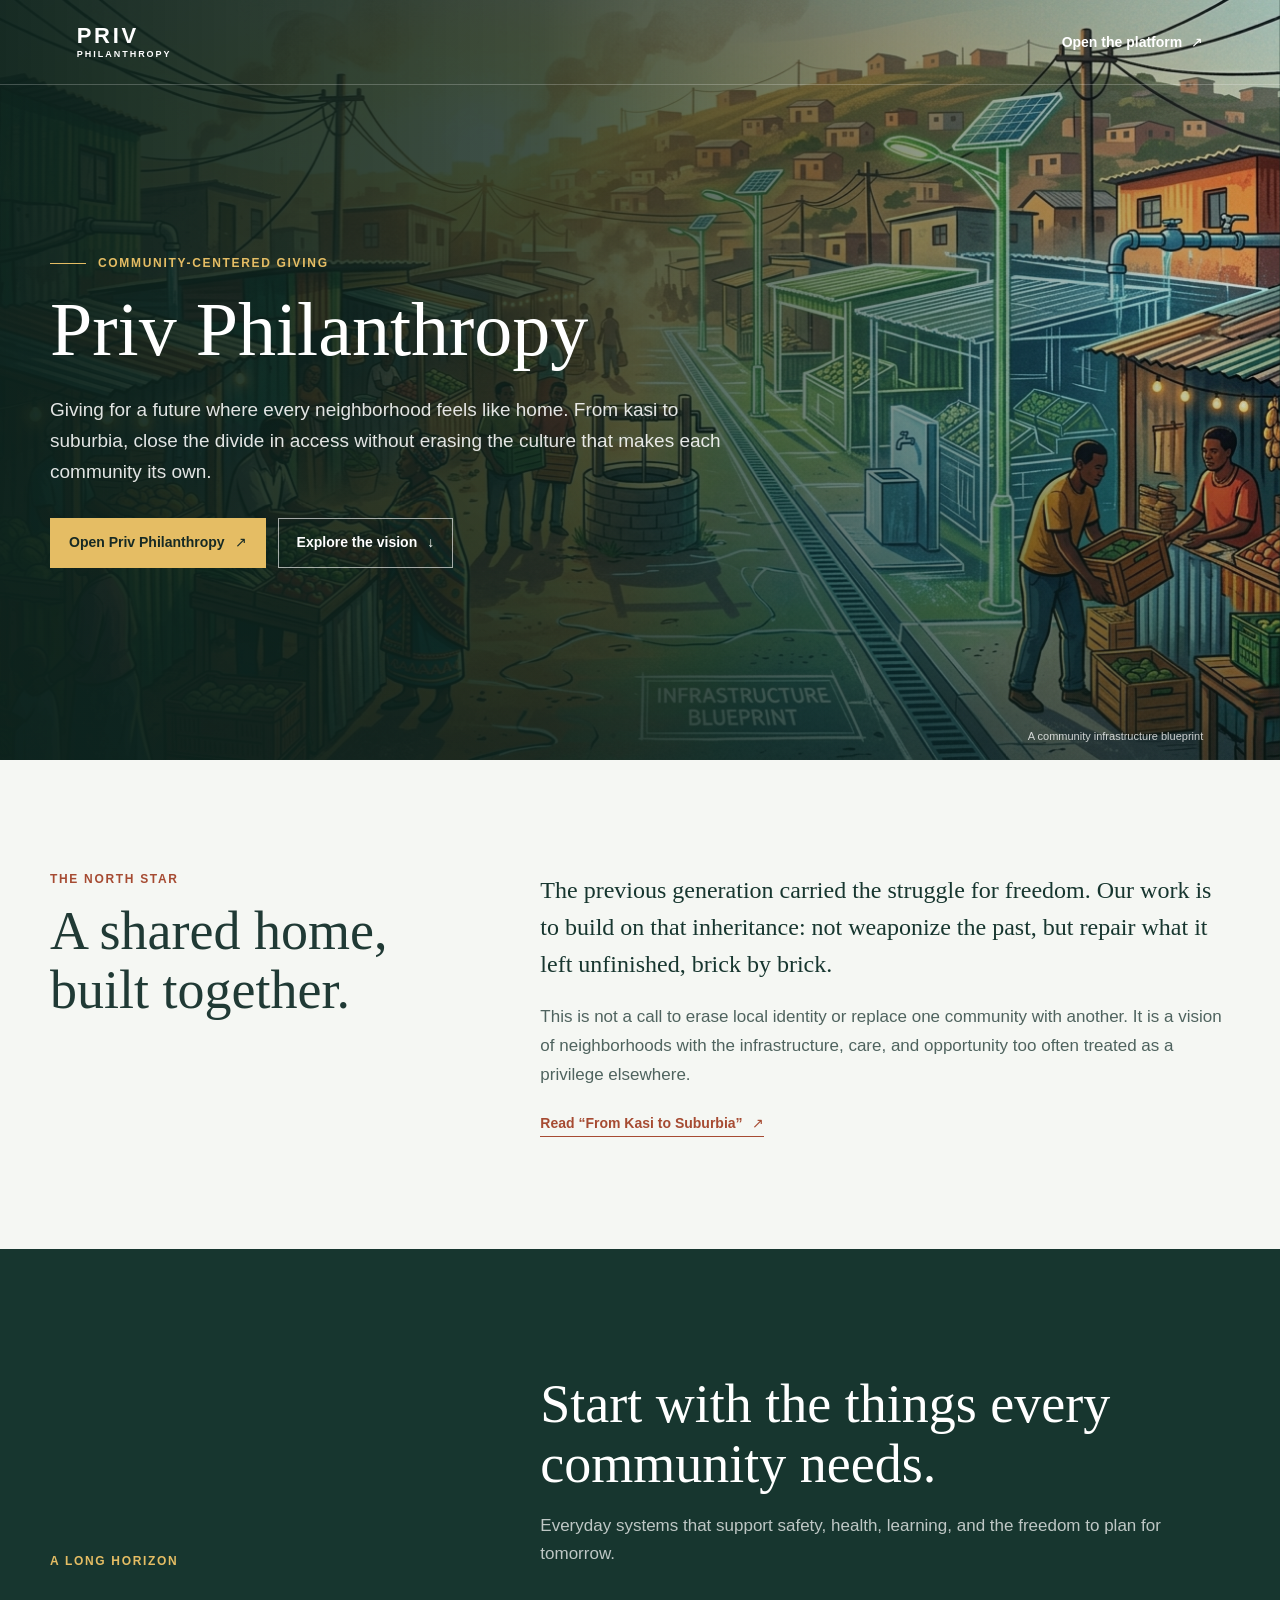
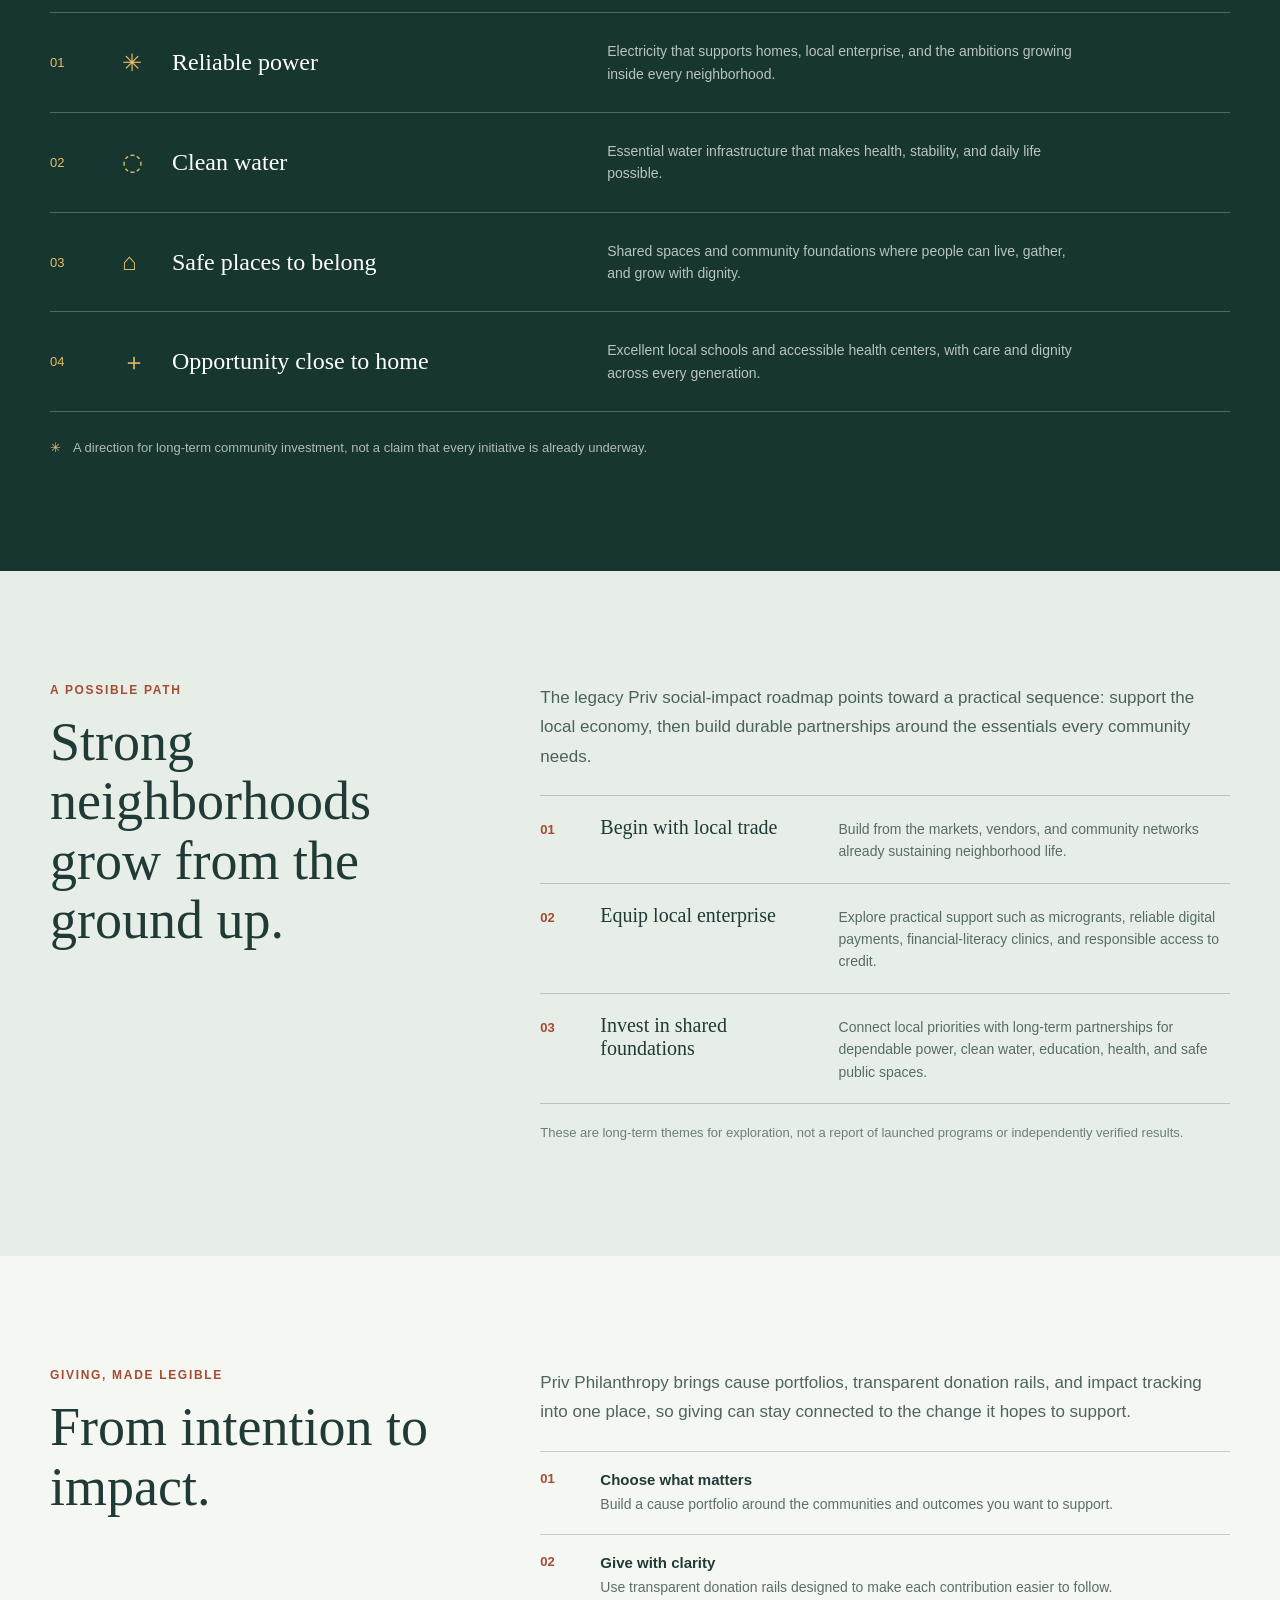
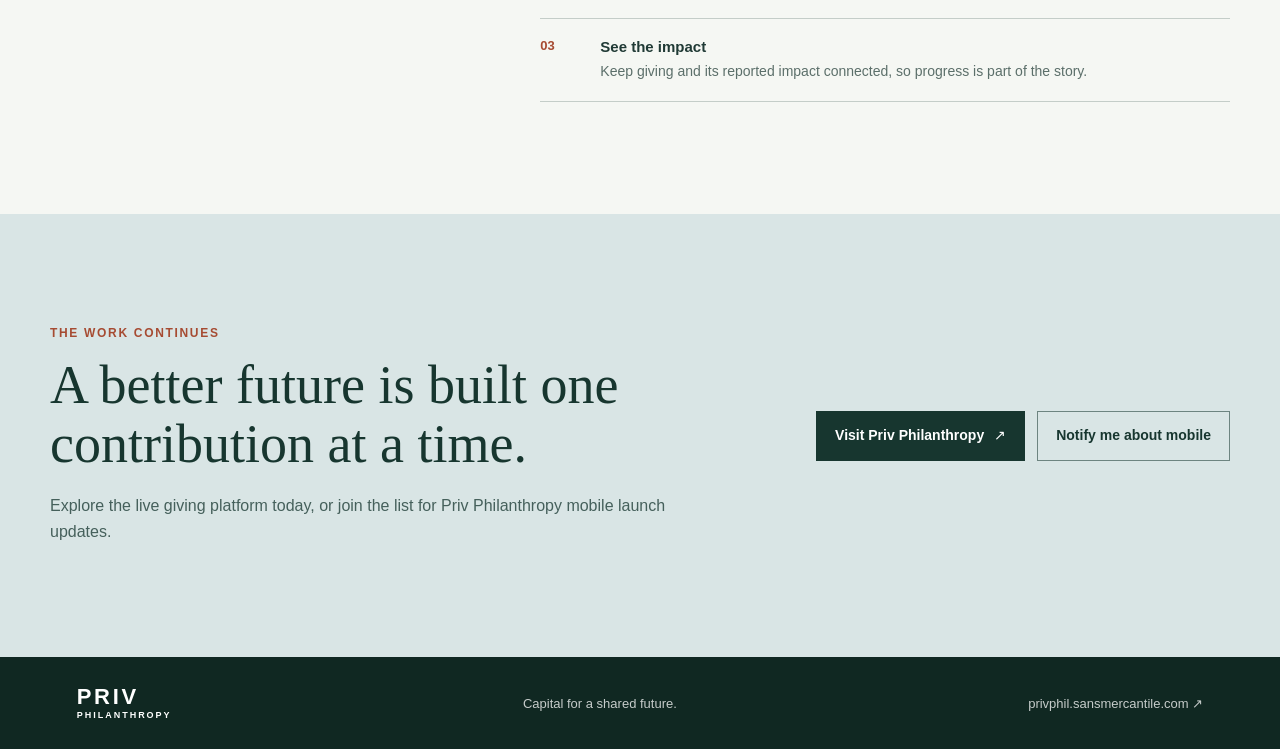
==== index.html @ 1b0b881f "Create Priv Philanthropy landing page" ====
<!doctype html>
<html lang="en">
  <head>
    <meta charset="utf-8">
    <meta name="viewport" content="width=device-width, initial-scale=1">
    <meta name="theme-color" content="#17362f">
    <meta name="description" content="Priv Philanthropy brings transparent giving, cause portfolios, and impact tracking into one place, with a long-term vision for stronger, more connected communities.">
    <title>Priv Philanthropy | Capital for a shared future</title>
    <link rel="preload" as="image" href="./images/township-markets.jpg" fetchpriority="high">
    <link rel="stylesheet" href="./styles.css">
  </head>
  <body>
    <main>
      <section class="hero" aria-labelledby="hero-title">
        <img class="hero-image" src="./images/township-markets.jpg" alt="A township market and a blueprint for stronger community infrastructure" fetchpriority="high">
        <div class="hero-shade" aria-hidden="true"></div>
        <header class="site-header">
          <a class="wordmark" href="#top" aria-label="Priv Philanthropy home">
            <span class="wordmark-main">PRIV</span>
            <span class="wordmark-sub">PHILANTHROPY</span>
          </a>
          <a class="header-link" href="https://privphil.sansmercantile.com" target="_blank" rel="noopener noreferrer">
            Open the platform <span aria-hidden="true">↗</span>
          </a>
        </header>
        <div class="hero-content" id="top">
          <p class="eyebrow"><span></span>Community-centered giving</p>
          <h1 id="hero-title">Priv Philanthropy</h1>
          <p class="hero-copy">Giving for a future where every neighborhood feels like home. From kasi to suburbia, close the divide in access without erasing the culture that makes each community its own.</p>
          <div class="hero-actions">
            <a class="button button-bright" href="https://privphil.sansmercantile.com" target="_blank" rel="noopener noreferrer">
              Open Priv Philanthropy <span aria-hidden="true">↗</span>
            </a>
            <a class="button button-outline" href="#north-star">Explore the vision <span aria-hidden="true">↓</span></a>
          </div>
        </div>
        <p class="image-caption">A community infrastructure blueprint</p>
      </section>

      <section class="north-star section-light" id="north-star" aria-labelledby="north-star-title">
        <div class="section-grid">
          <div>
            <p class="eyebrow eyebrow-dark">The north star</p>
            <h2 id="north-star-title">A shared home, built together.</h2>
          </div>
          <div class="prose">
            <p class="lead">The previous generation carried the struggle for freedom. Our work is to build on that inheritance: not weaponize the past, but repair what it left unfinished, brick by brick.</p>
            <p>This is not a call to erase local identity or replace one community with another. It is a vision of neighborhoods with the infrastructure, care, and opportunity too often treated as a privilege elsewhere.</p>
            <a class="text-link" href="https://www.linkedin.com/pulse/from-kasi-suburbia-vision-unified-future-mezzoforte-privilege-doooc/" target="_blank" rel="noopener noreferrer">
              Read “From Kasi to Suburbia” <span aria-hidden="true">↗</span>
            </a>
          </div>
        </div>
      </section>

      <section class="foundations section-dark" aria-labelledby="foundations-title">
        <div class="section-inner">
          <div class="section-heading">
            <p class="eyebrow eyebrow-gold">A long horizon</p>
            <div>
              <h2 id="foundations-title">Start with the things every community needs.</h2>
              <p>Everyday systems that support safety, health, learning, and the freedom to plan for tomorrow.</p>
            </div>
          </div>
          <div class="priority-list">
            <article class="priority-row">
              <span class="row-number">01</span><span class="row-mark" aria-hidden="true">✳</span>
              <h3>Reliable power</h3><p>Electricity that supports homes, local enterprise, and the ambitions growing inside every neighborhood.</p>
            </article>
            <article class="priority-row">
              <span class="row-number">02</span><span class="row-mark" aria-hidden="true">◌</span>
              <h3>Clean water</h3><p>Essential water infrastructure that makes health, stability, and daily life possible.</p>
            </article>
            <article class="priority-row">
              <span class="row-number">03</span><span class="row-mark" aria-hidden="true">⌂</span>
              <h3>Safe places to belong</h3><p>Shared spaces and community foundations where people can live, gather, and grow with dignity.</p>
            </article>
            <article class="priority-row">
              <span class="row-number">04</span><span class="row-mark" aria-hidden="true">＋</span>
              <h3>Opportunity close to home</h3><p>Excellent local schools and accessible health centers, with care and dignity across every generation.</p>
            </article>
          </div>
          <p class="disclaimer"><span aria-hidden="true">✳</span> A direction for long-term community investment, not a claim that every initiative is already underway.</p>
        </div>
      </section>

      <section class="pathway section-mid" aria-labelledby="pathway-title">
        <div class="section-grid">
          <div>
            <p class="eyebrow eyebrow-dark">A possible path</p>
            <h2 id="pathway-title">Strong neighborhoods grow from the ground up.</h2>
          </div>
          <div class="prose">
            <p>The legacy Priv social-impact roadmap points toward a practical sequence: support the local economy, then build durable partnerships around the essentials every community needs.</p>
            <ol class="step-list">
              <li><span>01</span><h3>Begin with local trade</h3><p>Build from the markets, vendors, and community networks already sustaining neighborhood life.</p></li>
              <li><span>02</span><h3>Equip local enterprise</h3><p>Explore practical support such as microgrants, reliable digital payments, financial-literacy clinics, and responsible access to credit.</p></li>
              <li><span>03</span><h3>Invest in shared foundations</h3><p>Connect local priorities with long-term partnerships for dependable power, clean water, education, health, and safe public spaces.</p></li>
            </ol>
            <p class="small-note">These are long-term themes for exploration, not a report of launched programs or independently verified results.</p>
          </div>
        </div>
      </section>

      <section class="giving section-light" aria-labelledby="giving-title">
        <div class="section-grid">
          <div>
            <p class="eyebrow eyebrow-dark">Giving, made legible</p>
            <h2 id="giving-title">From intention to impact.</h2>
          </div>
          <div class="prose">
            <p>Priv Philanthropy brings cause portfolios, transparent donation rails, and impact tracking into one place, so giving can stay connected to the change it hopes to support.</p>
            <ol class="giving-steps">
              <li><span>01</span><div><h3>Choose what matters</h3><p>Build a cause portfolio around the communities and outcomes you want to support.</p></div></li>
              <li><span>02</span><div><h3>Give with clarity</h3><p>Use transparent donation rails designed to make each contribution easier to follow.</p></div></li>
              <li><span>03</span><div><h3>See the impact</h3><p>Keep giving and its reported impact connected, so progress is part of the story.</p></div></li>
            </ol>
          </div>
        </div>
      </section>

      <section class="closing" aria-labelledby="closing-title">
        <div class="closing-inner">
          <div>
            <p class="eyebrow eyebrow-dark">The work continues</p>
            <h2 id="closing-title">A better future is built one contribution at a time.</h2>
            <p>Explore the live giving platform today, or join the list for Priv Philanthropy mobile launch updates.</p>
          </div>
          <div class="closing-actions">
            <a class="button button-forest" href="https://privphil.sansmercantile.com" target="_blank" rel="noopener noreferrer">
              Visit Priv Philanthropy <span aria-hidden="true">↗</span>
            </a>
            <a class="button button-border-dark" href="https://www.sansmercantile.com/contact?subject=Priv%20Philanthropy%20Early%20Access">
              Notify me about mobile
            </a>
          </div>
        </div>
      </section>
    </main>
    <footer class="site-footer">
      <a class="wordmark wordmark-footer" href="#top"><span class="wordmark-main">PRIV</span><span class="wordmark-sub">PHILANTHROPY</span></a>
      <p>Capital for a shared future.</p>
      <a href="https://privphil.sansmercantile.com" target="_blank" rel="noopener noreferrer">privphil.sansmercantile.com <span aria-hidden="true">↗</span></a>
    </footer>
  </body>
</html>
---- styles.css ----
:root {
  color-scheme: light;
  --forest: #17362f;
  --forest-deep: #102822;
  --paper: #f5f7f3;
  --sage: #e7eee7;
  --copper: #a64b32;
  --gold: #e5bd64;
  --blue: #3f6d78;
  --white: #fff;
  --body: #203a35;
  font-family: "Aptos", "Segoe UI", sans-serif;
  font-synthesis: none;
  text-rendering: optimizeLegibility;
  -webkit-font-smoothing: antialiased;
  -moz-osx-font-smoothing: grayscale;
}

* { box-sizing: border-box; }
html { scroll-behavior: smooth; }
body { margin: 0; background: var(--paper); color: var(--body); }
a { color: inherit; }
button, a { -webkit-tap-highlight-color: transparent; }
:focus-visible { outline: 3px solid var(--gold); outline-offset: 4px; }

.hero {
  position: relative;
  display: flex;
  min-height: min(760px, 88svh);
  overflow: hidden;
  align-items: center;
  background: var(--forest-deep);
  color: var(--white);
}
.hero-image, .hero-shade { position: absolute; inset: 0; width: 100%; height: 100%; }
.hero-image { object-fit: cover; object-position: center 48%; animation: image-arrive 1.2s ease-out both; }
.hero-shade {
  background: linear-gradient(90deg, rgba(13, 35, 29, .96) 0%, rgba(13, 35, 29, .79) 42%, rgba(13, 35, 29, .16) 100%),
    linear-gradient(0deg, rgba(13, 35, 29, .53), transparent 48%);
}
.site-header {
  position: absolute;
  z-index: 2;
  top: 0;
  left: 0;
  display: flex;
  width: 100%;
  align-items: center;
  justify-content: space-between;
  padding: 25px clamp(24px, 6vw, 88px);
  border-bottom: 1px solid rgba(255,255,255,.22);
}
.wordmark { display: inline-flex; flex-direction: column; gap: 2px; text-decoration: none; }
.wordmark-main { font-size: 22px; font-weight: 800; line-height: 1; letter-spacing: .12em; }
.wordmark-sub { font-size: 9px; font-weight: 700; letter-spacing: .22em; }
.header-link { display: inline-flex; align-items: center; gap: 9px; font-size: 14px; font-weight: 650; text-decoration: none; }
.header-link:hover, .site-footer a:hover { color: var(--gold); }
.hero-content { position: relative; z-index: 1; width: min(100% - 48px, 1180px); margin: 64px auto 0; animation: copy-arrive .75s .12s ease-out both; }
.eyebrow { display: flex; align-items: center; gap: 12px; margin: 0; color: var(--gold); font-size: 12px; font-weight: 750; letter-spacing: .14em; text-transform: uppercase; }
.eyebrow span { display: inline-block; width: 36px; height: 1px; background: currentColor; }
.hero h1, h2, .priority-row h3, .step-list h3, .giving-steps h3 { font-family: Georgia, "Times New Roman", serif; font-weight: 500; letter-spacing: 0; }
.hero h1 { max-width: 760px; margin: 20px 0 0; font-size: clamp(48px, 7vw, 76px); line-height: 1.04; }
.hero-copy { max-width: 700px; margin: 24px 0 0; color: rgba(255,255,255,.88); font-size: 19px; line-height: 1.65; }
.hero-actions, .closing-actions { display: flex; flex-wrap: wrap; gap: 12px; margin-top: 30px; }
.button { display: inline-flex; min-height: 50px; align-items: center; justify-content: center; gap: 10px; padding: 13px 18px; border: 1px solid transparent; font-size: 14px; font-weight: 700; line-height: 1.2; text-decoration: none; transition: background-color .18s ease, border-color .18s ease, color .18s ease; }
.button-bright { background: var(--gold); color: #172a24; }
.button-bright:hover { background: var(--white); }
.button-outline { border-color: rgba(255,255,255,.62); color: var(--white); }
.button-outline:hover { border-color: var(--white); background: rgba(255,255,255,.1); }
.image-caption { position: absolute; right: clamp(24px, 6vw, 88px); bottom: 18px; z-index: 1; margin: 0; color: rgba(255,255,255,.78); font-size: 11px; }

.section-light, .section-mid, .section-dark, .closing { padding: clamp(70px, 9vw, 112px) 24px; }
.section-light { background: var(--paper); }
.section-mid { background: var(--sage); }
.section-dark { background: var(--forest); color: var(--white); }
.section-grid, .section-inner, .section-heading, .closing-inner { width: min(100%, 1180px); margin-inline: auto; }
.section-grid { display: grid; grid-template-columns: minmax(230px, .72fr) minmax(0, 1.28fr); gap: clamp(40px, 8vw, 112px); }
h2 { max-width: 520px; margin: 16px 0 0; font-size: clamp(38px, 5vw, 54px); line-height: 1.1; }
.eyebrow-dark { color: var(--copper); }
.prose { max-width: 710px; }
.prose p { margin: 0 0 18px; color: rgba(32,58,53,.78); font-size: 17px; line-height: 1.72; }
.prose .lead { color: var(--forest); font-family: Georgia, "Times New Roman", serif; font-size: 24px; line-height: 1.55; }
.text-link { display: inline-flex; align-items: center; gap: 9px; margin-top: 8px; padding-bottom: 5px; border-bottom: 1px solid var(--copper); color: var(--copper); font-size: 14px; font-weight: 700; text-decoration: none; }
.text-link:hover { color: var(--forest); border-color: var(--forest); }

.section-heading { display: grid; grid-template-columns: minmax(230px, .72fr) minmax(0, 1.28fr); align-items: end; gap: clamp(40px, 8vw, 112px); margin-bottom: 44px; }
.eyebrow-gold { color: var(--gold); }
.section-heading h2 { max-width: 670px; margin-top: 14px; }
.section-heading > div > p { max-width: 670px; margin: 18px 0 0; color: rgba(255,255,255,.72); font-size: 17px; line-height: 1.65; }
.priority-list { border-top: 1px solid rgba(255,255,255,.24); }
.priority-row { display: grid; grid-template-columns: 52px 30px minmax(220px, .8fr) minmax(260px, 1.2fr); align-items: center; gap: 20px; padding: 27px 0; border-bottom: 1px solid rgba(255,255,255,.24); }
.row-number, .row-mark { color: var(--gold); }
.row-number { font-size: 13px; }
.row-mark { font-size: 24px; }
.priority-row h3 { margin: 0; font-size: 24px; }
.priority-row p { max-width: 470px; margin: 0; color: rgba(255,255,255,.7); font-size: 14px; line-height: 1.6; }
.disclaimer { display: flex; align-items: flex-start; gap: 12px; margin: 26px 0 0; color: rgba(255,255,255,.66); font-size: 13px; line-height: 1.6; }
.disclaimer span { color: var(--gold); }
.step-list, .giving-steps { margin: 24px 0 0; padding: 0; list-style: none; border-top: 1px solid rgba(23,54,47,.22); }
.step-list li { display: grid; grid-template-columns: 42px minmax(150px, .72fr) minmax(0, 1.28fr); align-items: baseline; gap: 18px; padding: 20px 0; border-bottom: 1px solid rgba(23,54,47,.22); }
.step-list li > span, .giving-steps li > span { color: var(--copper); font-size: 13px; font-weight: 700; }
.step-list h3, .giving-steps h3 { margin: 0; font-size: 20px; }
.prose .step-list p, .prose .giving-steps p { margin: 0; color: rgba(32,58,53,.72); font-size: 14px; line-height: 1.6; }
.prose .small-note { margin: 18px 0 0; color: rgba(32,58,53,.62); font-size: 13px; }
.giving-steps li { display: grid; grid-template-columns: 42px 1fr; gap: 18px; padding: 19px 0; border-bottom: 1px solid rgba(23,54,47,.22); }
.giving-steps h3 { margin-bottom: 5px; font-family: inherit; font-size: 15px; font-weight: 700; }

.closing { background: #d9e5e5; color: var(--forest); }
.closing-inner { display: grid; grid-template-columns: minmax(0, 1fr) auto; align-items: center; gap: 48px; }
.closing h2 { max-width: 720px; }
.closing-inner > div:first-child > p:last-child { max-width: 660px; margin: 18px 0 0; color: rgba(23,54,47,.76); font-size: 16px; line-height: 1.65; }
.closing-actions { justify-content: flex-end; margin-top: 0; }
.button-forest { background: var(--forest); color: var(--white); }
.button-forest:hover { background: #285449; }
.button-border-dark { border-color: rgba(23,54,47,.55); color: var(--forest); }
.button-border-dark:hover { background: rgba(23,54,47,.08); }
.site-footer { display: flex; min-height: 92px; align-items: center; justify-content: space-between; gap: 20px; padding: 20px clamp(24px, 6vw, 88px); background: var(--forest-deep); color: rgba(255,255,255,.76); }
.wordmark-footer { color: var(--white); }
.site-footer p { margin: 0; font-size: 13px; }
.site-footer > a:last-child { font-size: 13px; text-decoration: none; }

@keyframes copy-arrive { from { opacity: 0; transform: translateY(14px); } to { opacity: 1; transform: translateY(0); } }
@keyframes image-arrive { from { transform: scale(1.025); } to { transform: scale(1); } }
@media (prefers-reduced-motion: reduce) { *, *::before, *::after { scroll-behavior: auto !important; animation-duration: .01ms !important; animation-iteration-count: 1 !important; transition-duration: .01ms !important; } }

@media (max-width: 800px) {
  .hero { min-height: min(760px, 88svh); align-items: flex-end; }
  .hero-image { object-position: 59% center; }
  .hero-shade { background: linear-gradient(0deg, rgba(13,35,29,.97) 0%, rgba(13,35,29,.78) 48%, rgba(13,35,29,.25) 100%); }
  .hero-content { margin: 0 auto 72px; }
  .hero-copy { max-width: 620px; font-size: 17px; }
  .section-grid, .section-heading { grid-template-columns: 1fr; gap: 28px; }
  .section-heading { margin-bottom: 32px; }
  .priority-row { grid-template-columns: 36px 26px minmax(0, 1fr); gap: 12px; }
  .priority-row h3 { font-size: 22px; }
  .priority-row p { grid-column: 3; }
  .closing-inner { grid-template-columns: 1fr; gap: 28px; }
  .closing-actions { justify-content: flex-start; }
}
@media (max-width: 520px) {
  .site-header { padding: 19px 20px; }
  .wordmark-main { font-size: 19px; }
  .wordmark-sub { font-size: 8px; }
  .header-link { font-size: 12px; }
  .hero-content { width: calc(100% - 40px); margin-bottom: 72px; }
  .hero h1 { font-size: 48px; }
  .hero-copy { font-size: 16px; line-height: 1.55; }
  .hero-actions { align-items: stretch; }
  .hero-actions .button { width: 100%; }
  .image-caption { display: none; }
  .section-light, .section-mid, .section-dark, .closing { padding: 68px 20px; }
  h2 { font-size: 38px; }
  .prose .lead { font-size: 21px; }
  .prose p { font-size: 16px; }
  .priority-row { grid-template-columns: 28px minmax(0, 1fr); gap: 10px 12px; padding: 22px 0; }
  .row-mark { display: none; }
  .priority-row h3 { font-size: 22px; }
  .priority-row p { grid-column: 2; }
  .step-list li { grid-template-columns: 34px minmax(0, 1fr); gap: 8px 14px; }
  .step-list li p { grid-column: 2; }
  .giving-steps li { grid-template-columns: 34px minmax(0, 1fr); gap: 8px 14px; }
  .closing-actions .button { width: 100%; }
  .site-footer { align-items: flex-start; flex-direction: column; padding: 24px 20px; }
}
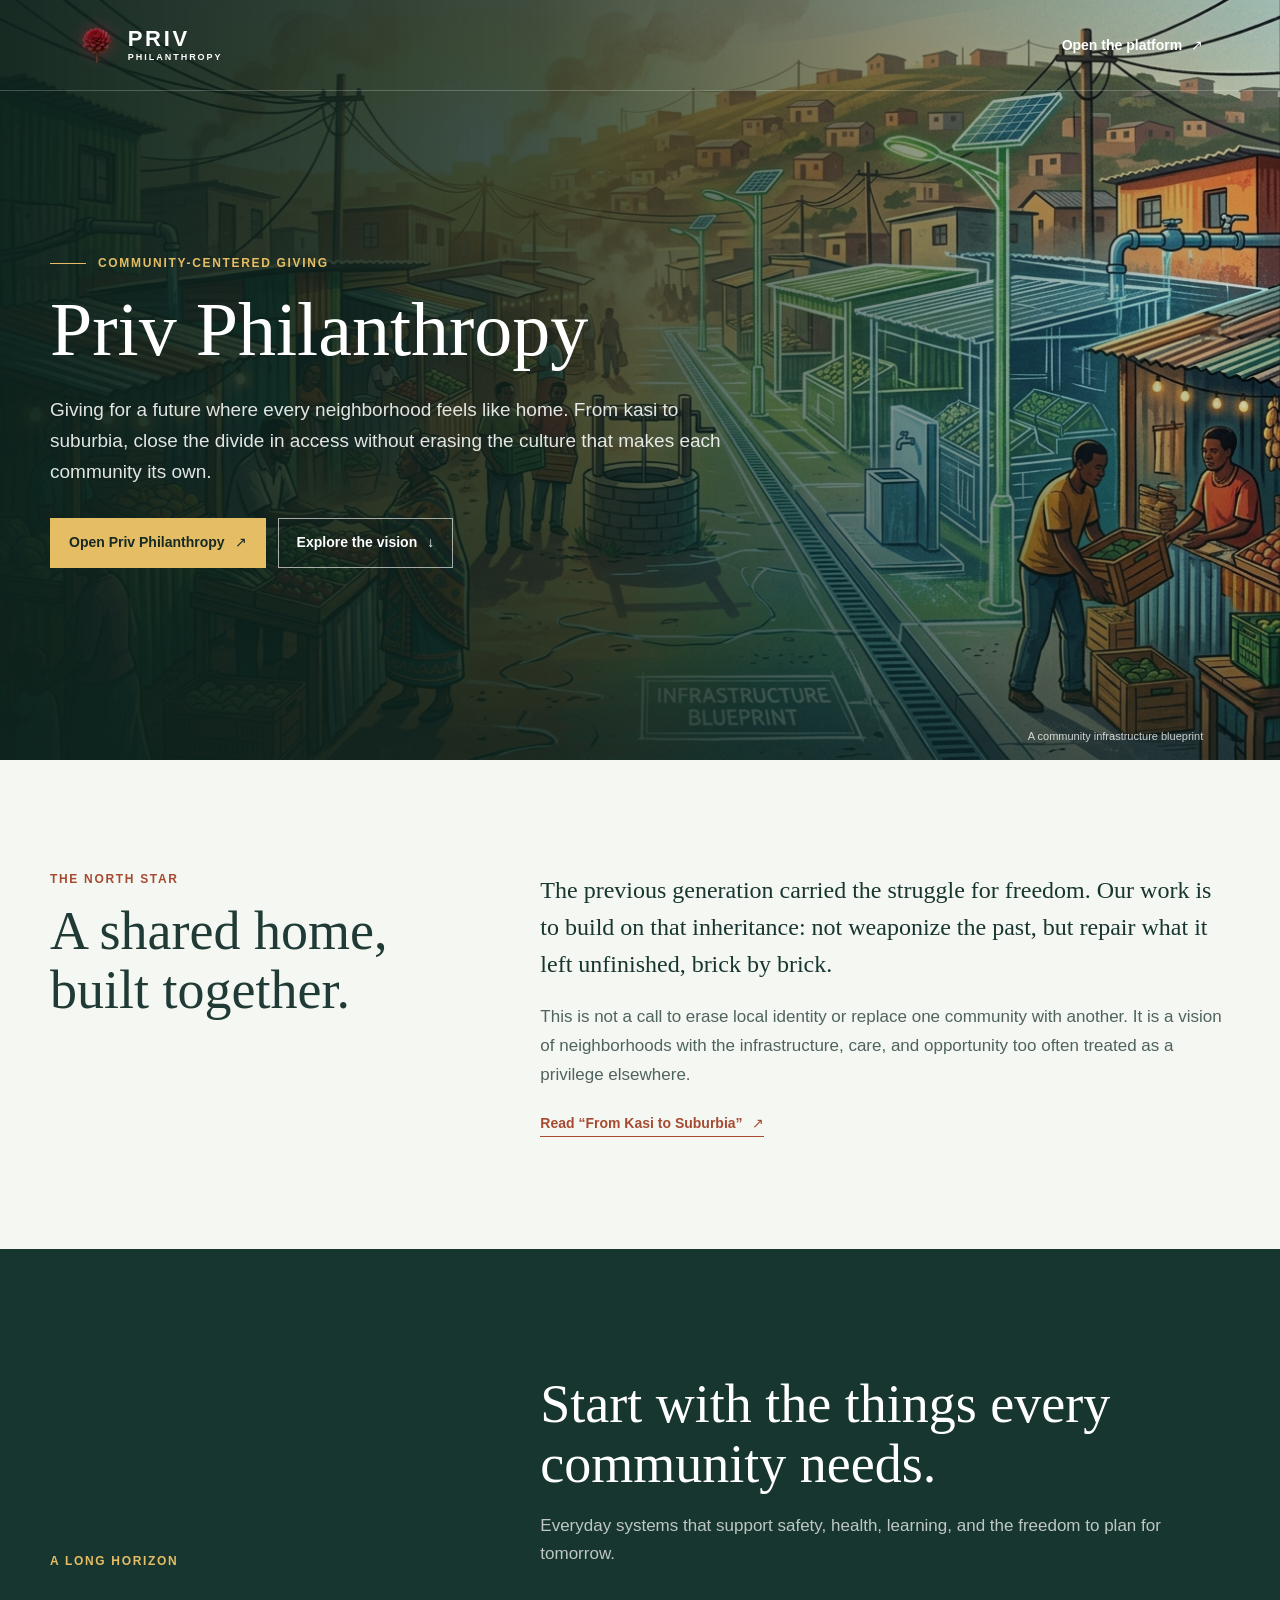
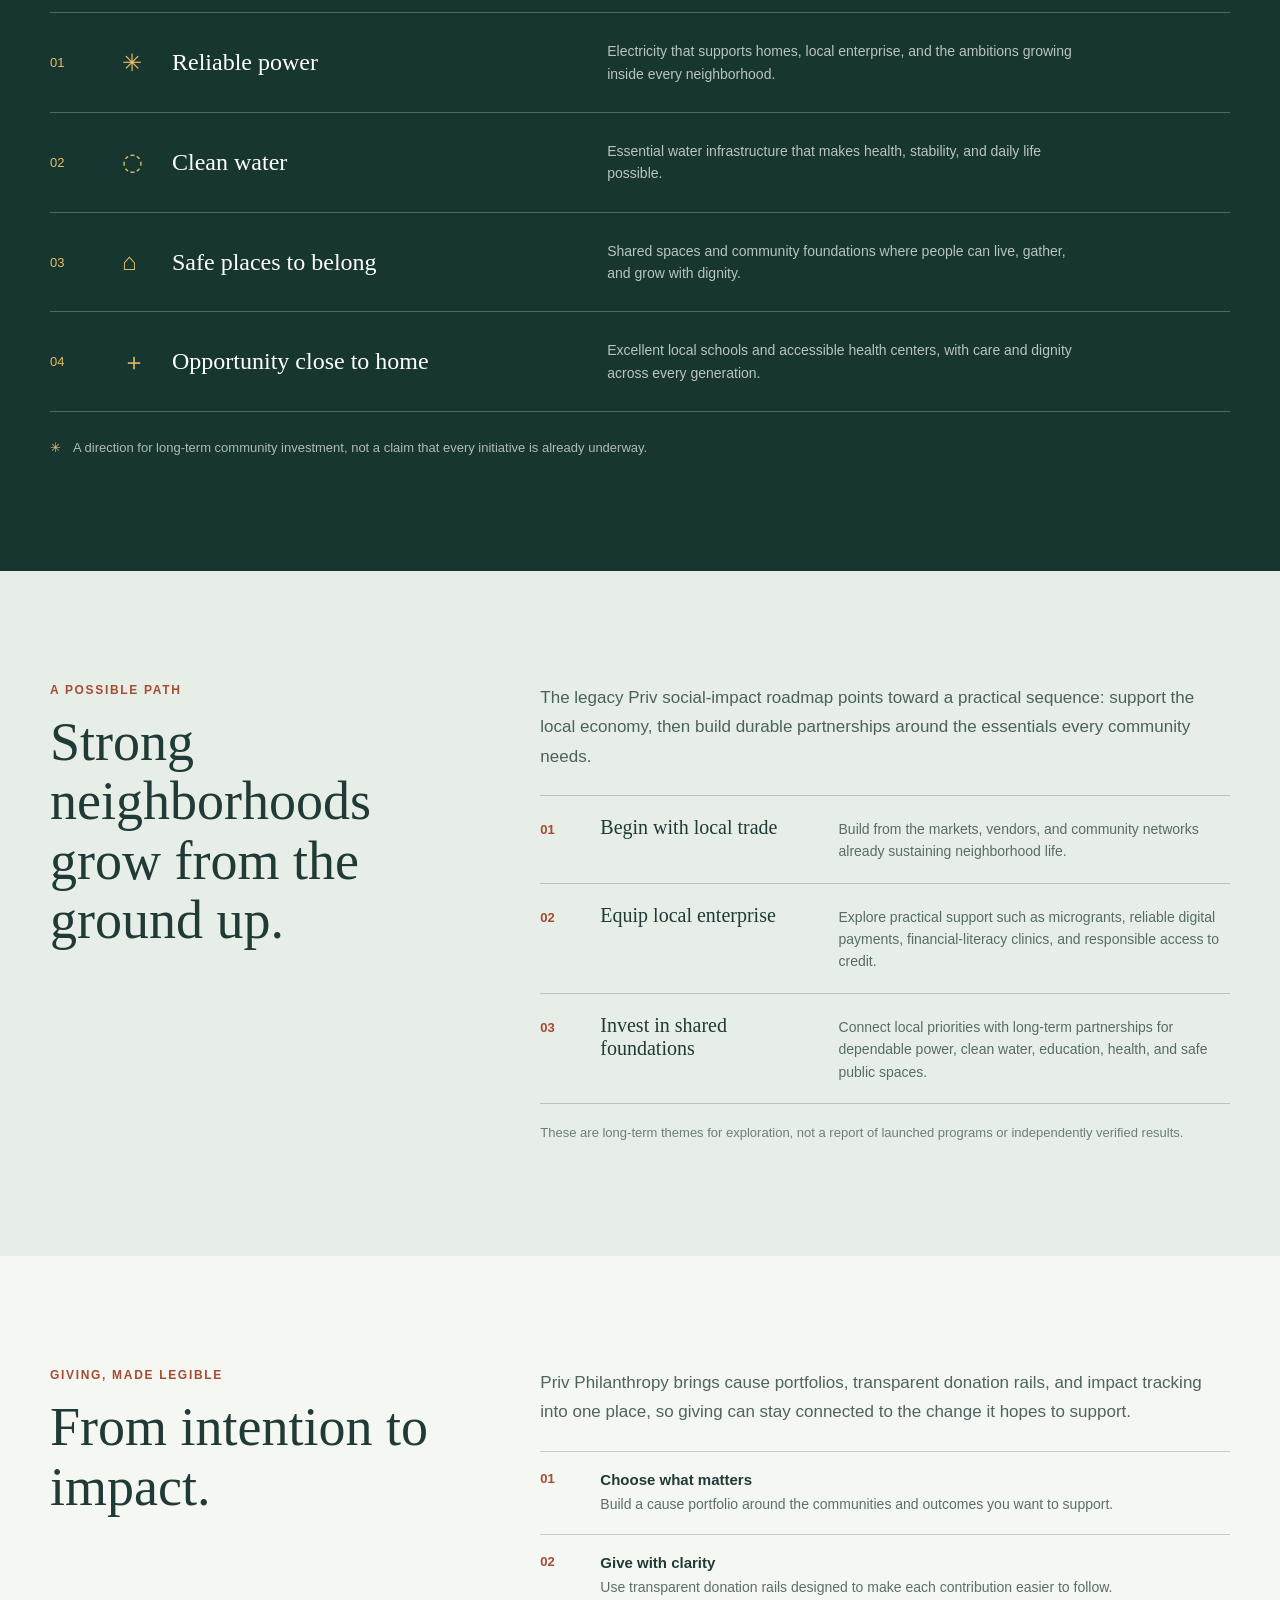
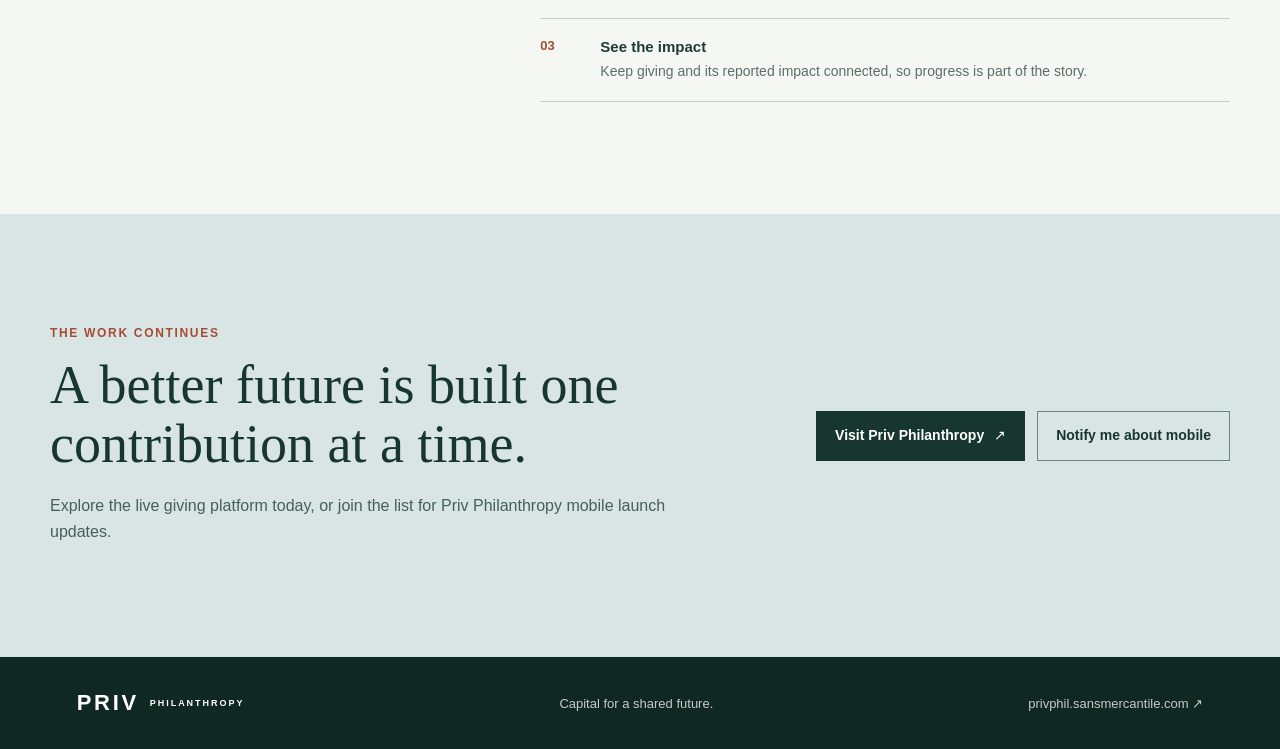
==== commit 1741f6eb: "Add Priv logo and favicon" ====
--- a/index.html
+++ b/index.html
@@ -6,6 +6,9 @@
     <meta name="theme-color" content="#17362f">
     <meta name="description" content="Priv Philanthropy brings transparent giving, cause portfolios, and impact tracking into one place, with a long-term vision for stronger, more connected communities.">
     <title>Priv Philanthropy | Capital for a shared future</title>
+    <link rel="icon" href="./favicon.ico" type="image/x-icon">
+    <link rel="icon" href="./images/priv-icon-192.png" type="image/png" sizes="192x192">
+    <link rel="apple-touch-icon" href="./images/priv-icon-192.png">
     <link rel="preload" as="image" href="./images/township-markets.jpg" fetchpriority="high">
     <link rel="stylesheet" href="./styles.css">
   </head>
@@ -16,8 +19,11 @@
         <div class="hero-shade" aria-hidden="true"></div>
         <header class="site-header">
           <a class="wordmark" href="#top" aria-label="Priv Philanthropy home">
-            <span class="wordmark-main">PRIV</span>
-            <span class="wordmark-sub">PHILANTHROPY</span>
+            <img class="wordmark-icon" src="./images/priv-icon-192.png" alt="" width="40" height="40">
+            <span class="wordmark-type">
+              <span class="wordmark-main">PRIV</span>
+              <span class="wordmark-sub">PHILANTHROPY</span>
+            </span>
           </a>
           <a class="header-link" href="https://privphil.sansmercantile.com" target="_blank" rel="noopener noreferrer">
             Open the platform <span aria-hidden="true">↗</span>
--- a/styles.css
+++ b/styles.css
@@ -50,7 +50,9 @@
   padding: 25px clamp(24px, 6vw, 88px);
   border-bottom: 1px solid rgba(255,255,255,.22);
 }
-.wordmark { display: inline-flex; flex-direction: column; gap: 2px; text-decoration: none; }
+.wordmark { display: inline-flex; align-items: center; gap: 11px; text-decoration: none; }
+.wordmark-icon { display: block; width: 40px; height: 40px; object-fit: contain; filter: drop-shadow(0 0 8px rgba(225,29,72,.4)); }
+.wordmark-type { display: flex; flex-direction: column; gap: 2px; }
 .wordmark-main { font-size: 22px; font-weight: 800; line-height: 1; letter-spacing: .12em; }
 .wordmark-sub { font-size: 9px; font-weight: 700; letter-spacing: .22em; }
 .header-link { display: inline-flex; align-items: center; gap: 9px; font-size: 14px; font-weight: 650; text-decoration: none; }
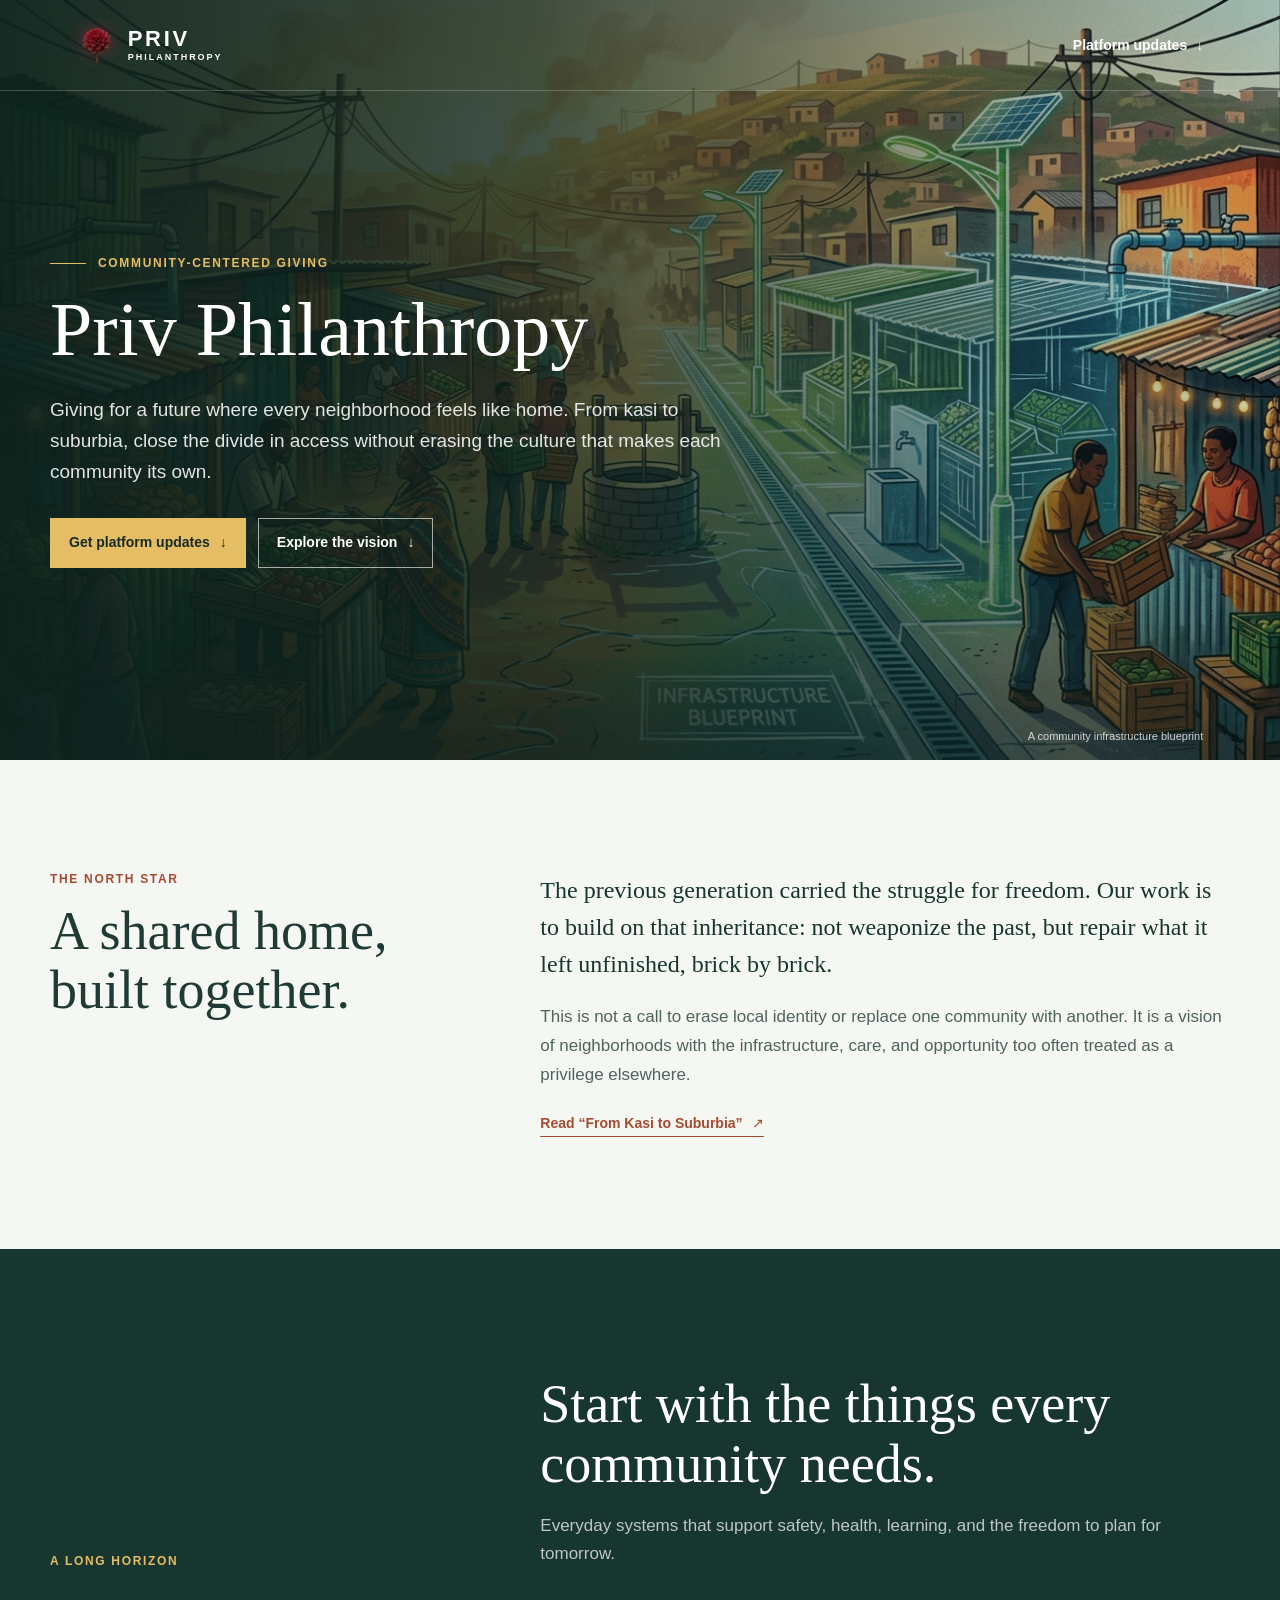
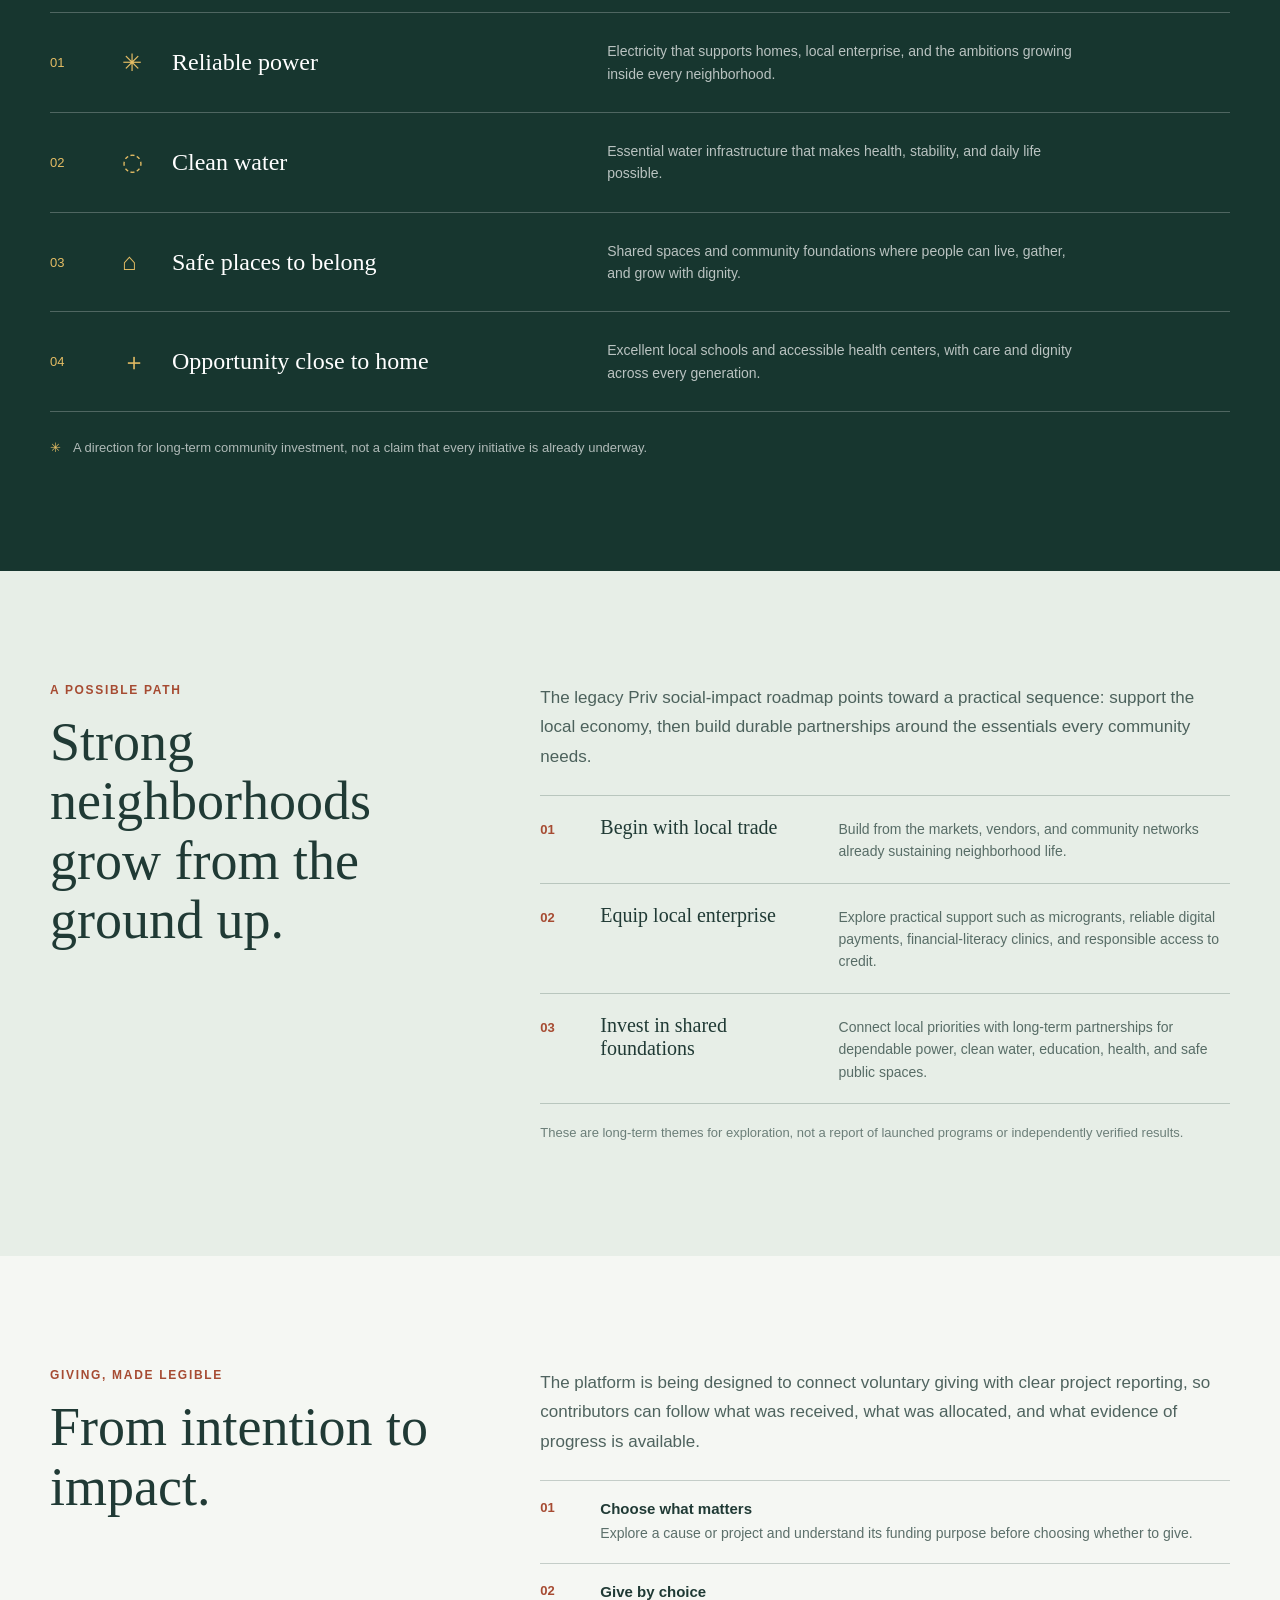
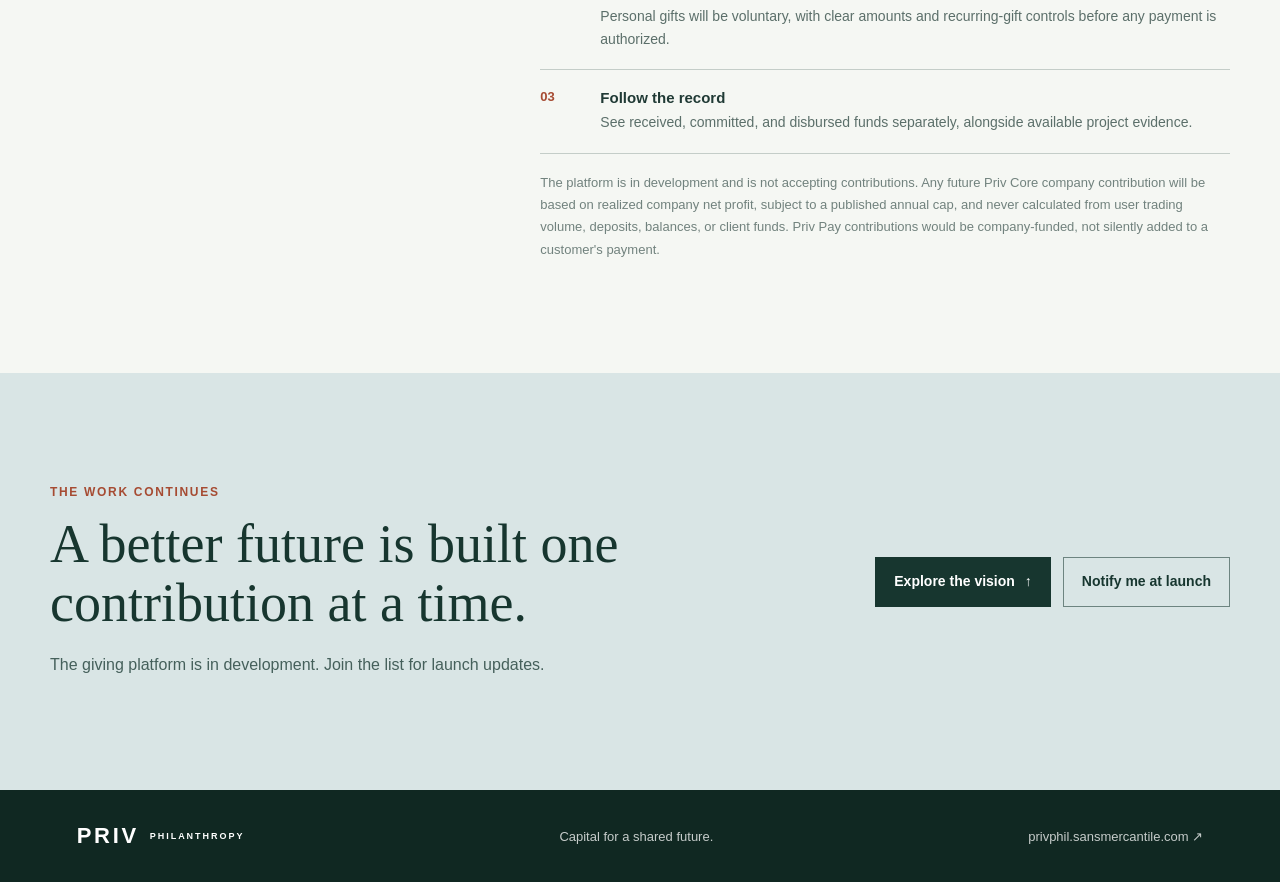
==== commit 59b2244f: "modified:   index.html" ====
--- a/index.html
+++ b/index.html
@@ -25,8 +25,8 @@
               <span class="wordmark-sub">PHILANTHROPY</span>
             </span>
           </a>
-          <a class="header-link" href="https://privphil.sansmercantile.com" target="_blank" rel="noopener noreferrer">
-            Open the platform <span aria-hidden="true">↗</span>
+          <a class="header-link" href="#launch-updates">
+            Platform updates <span aria-hidden="true">↓</span>
           </a>
         </header>
         <div class="hero-content" id="top">
@@ -34,8 +34,8 @@
           <h1 id="hero-title">Priv Philanthropy</h1>
           <p class="hero-copy">Giving for a future where every neighborhood feels like home. From kasi to suburbia, close the divide in access without erasing the culture that makes each community its own.</p>
           <div class="hero-actions">
-            <a class="button button-bright" href="https://privphil.sansmercantile.com" target="_blank" rel="noopener noreferrer">
-              Open Priv Philanthropy <span aria-hidden="true">↗</span>
+            <a class="button button-bright" href="#launch-updates">
+              Get platform updates <span aria-hidden="true">↓</span>
             </a>
             <a class="button button-outline" href="#north-star">Explore the vision <span aria-hidden="true">↓</span></a>
           </div>
@@ -115,29 +115,30 @@
             <h2 id="giving-title">From intention to impact.</h2>
           </div>
           <div class="prose">
-            <p>Priv Philanthropy brings cause portfolios, transparent donation rails, and impact tracking into one place, so giving can stay connected to the change it hopes to support.</p>
+            <p>The platform is being designed to connect voluntary giving with clear project reporting, so contributors can follow what was received, what was allocated, and what evidence of progress is available.</p>
             <ol class="giving-steps">
-              <li><span>01</span><div><h3>Choose what matters</h3><p>Build a cause portfolio around the communities and outcomes you want to support.</p></div></li>
-              <li><span>02</span><div><h3>Give with clarity</h3><p>Use transparent donation rails designed to make each contribution easier to follow.</p></div></li>
-              <li><span>03</span><div><h3>See the impact</h3><p>Keep giving and its reported impact connected, so progress is part of the story.</p></div></li>
+              <li><span>01</span><div><h3>Choose what matters</h3><p>Explore a cause or project and understand its funding purpose before choosing whether to give.</p></div></li>
+              <li><span>02</span><div><h3>Give by choice</h3><p>Personal gifts will be voluntary, with clear amounts and recurring-gift controls before any payment is authorized.</p></div></li>
+              <li><span>03</span><div><h3>Follow the record</h3><p>See received, committed, and disbursed funds separately, alongside available project evidence.</p></div></li>
             </ol>
+            <p class="small-note">The platform is in development and is not accepting contributions. Any future Priv Core company contribution will be based on realized company net profit, subject to a published annual cap, and never calculated from user trading volume, deposits, balances, or client funds. Priv Pay contributions would be company-funded, not silently added to a customer's payment.</p>
           </div>
         </div>
       </section>
 
-      <section class="closing" aria-labelledby="closing-title">
+      <section class="closing" id="launch-updates" aria-labelledby="closing-title">
         <div class="closing-inner">
           <div>
             <p class="eyebrow eyebrow-dark">The work continues</p>
             <h2 id="closing-title">A better future is built one contribution at a time.</h2>
-            <p>Explore the live giving platform today, or join the list for Priv Philanthropy mobile launch updates.</p>
+            <p>The giving platform is in development. Join the list for launch updates.</p>
           </div>
           <div class="closing-actions">
-            <a class="button button-forest" href="https://privphil.sansmercantile.com" target="_blank" rel="noopener noreferrer">
-              Visit Priv Philanthropy <span aria-hidden="true">↗</span>
+            <a class="button button-forest" href="#north-star">
+              Explore the vision <span aria-hidden="true">↑</span>
             </a>
-            <a class="button button-border-dark" href="https://www.sansmercantile.com/contact?subject=Priv%20Philanthropy%20Early%20Access">
-              Notify me about mobile
+            <a class="button button-border-dark" href="https://www.sansmercantile.com/contact?subject=Priv%20Philanthropy%20Platform%20Updates">
+              Notify me at launch
             </a>
           </div>
         </div>
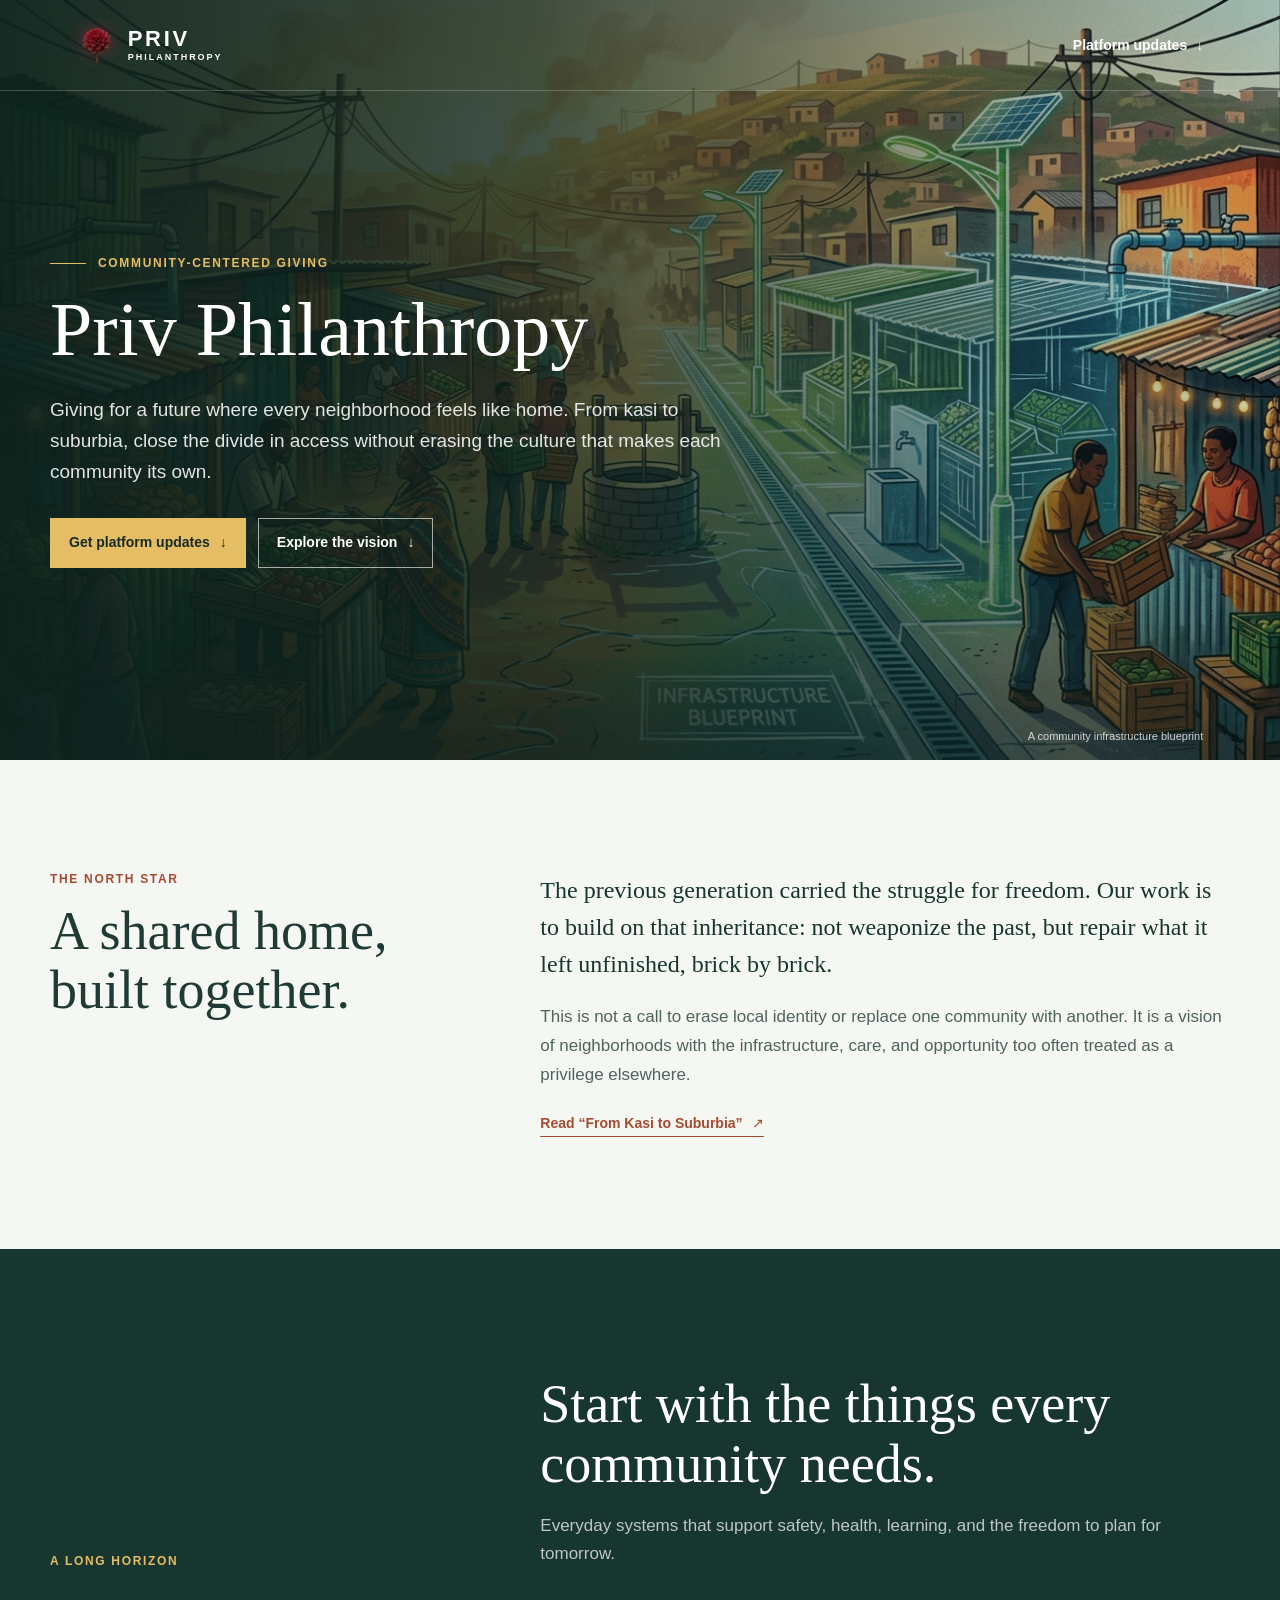
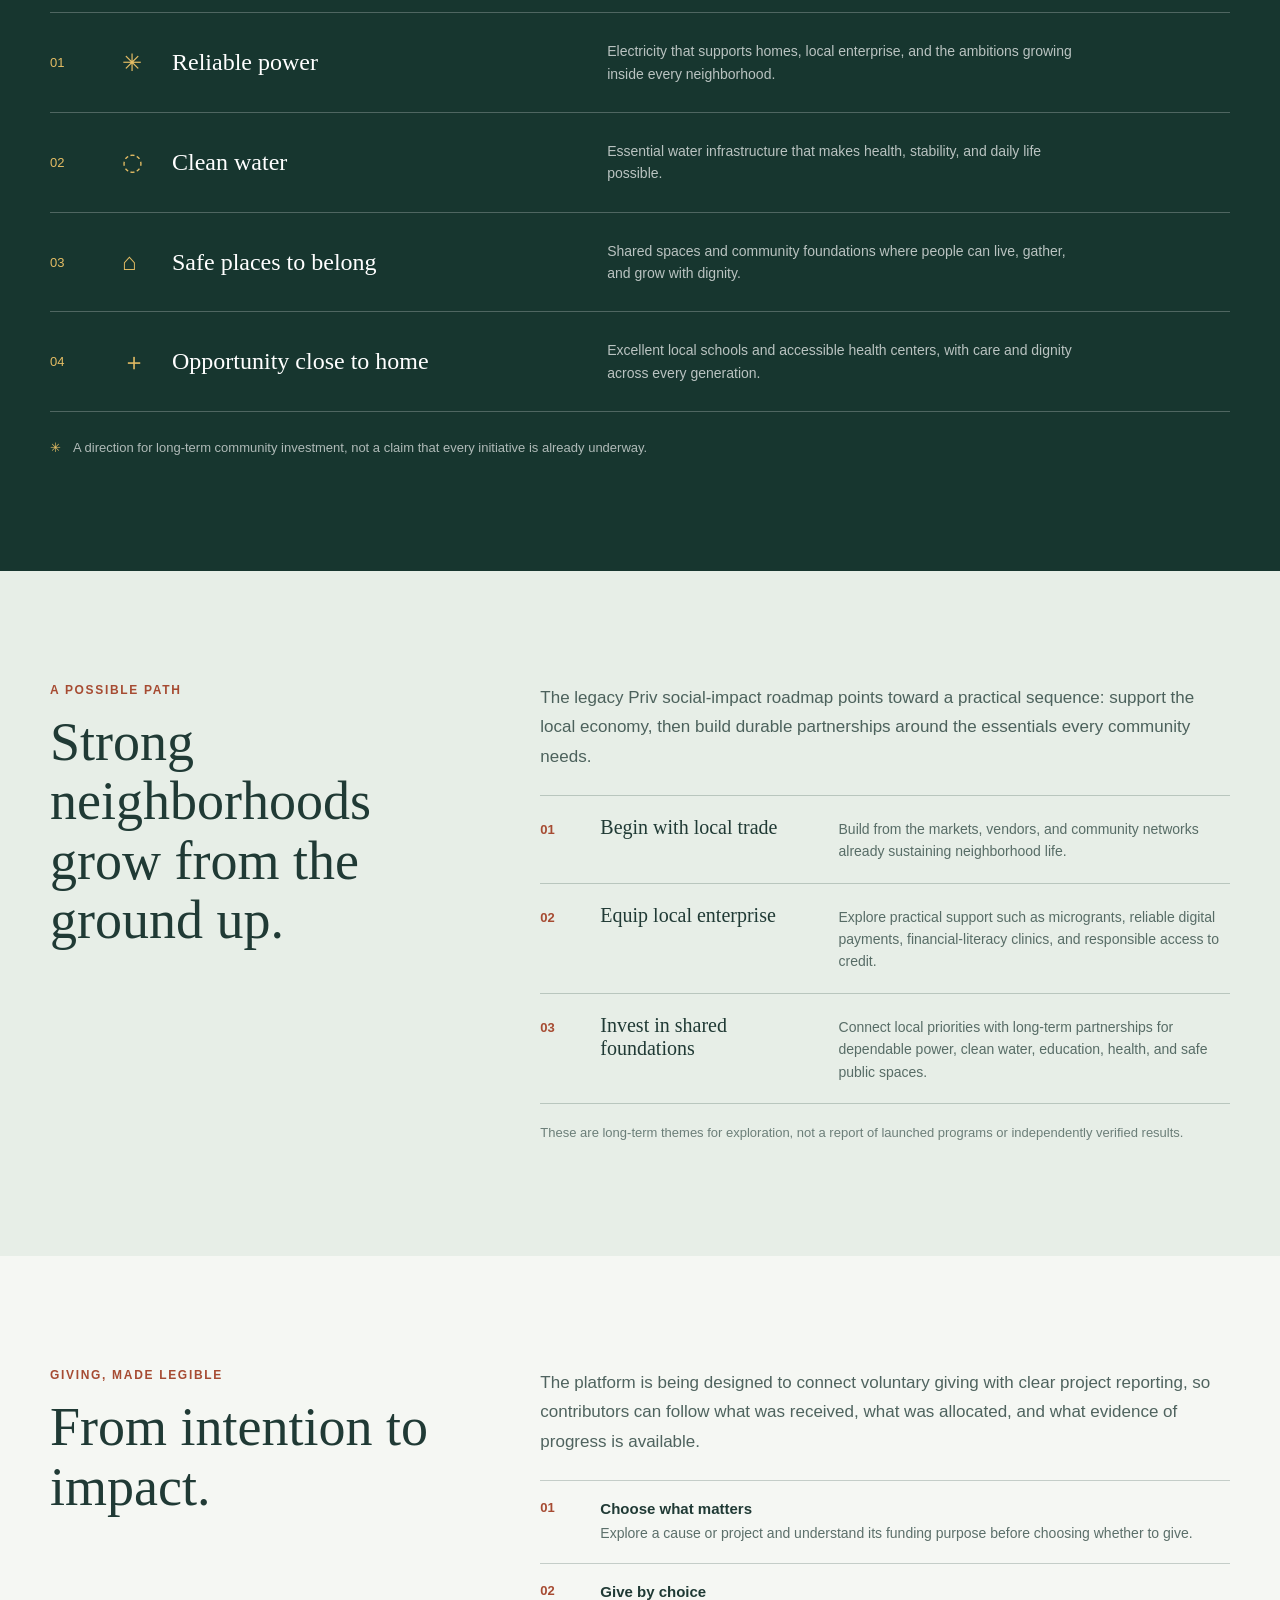
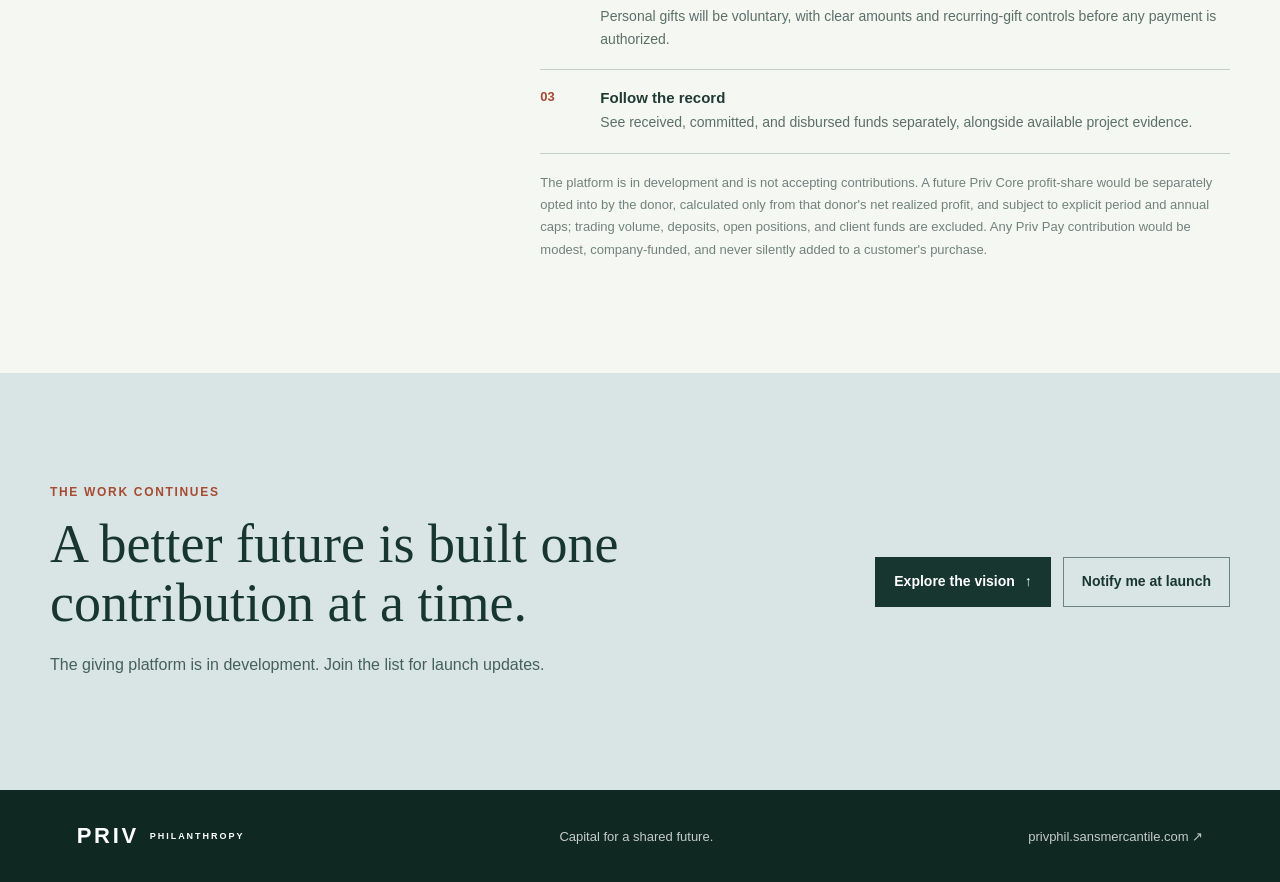
==== commit d2d8d96f: "modified:   index.html 	new file:   src/domain/journal-entry.mjs 	new file:   src/domain/profit-cont" ====
--- a/index.html
+++ b/index.html
@@ -121,7 +121,7 @@
               <li><span>02</span><div><h3>Give by choice</h3><p>Personal gifts will be voluntary, with clear amounts and recurring-gift controls before any payment is authorized.</p></div></li>
               <li><span>03</span><div><h3>Follow the record</h3><p>See received, committed, and disbursed funds separately, alongside available project evidence.</p></div></li>
             </ol>
-            <p class="small-note">The platform is in development and is not accepting contributions. Any future Priv Core company contribution will be based on realized company net profit, subject to a published annual cap, and never calculated from user trading volume, deposits, balances, or client funds. Priv Pay contributions would be company-funded, not silently added to a customer's payment.</p>
+            <p class="small-note">The platform is in development and is not accepting contributions. A future Priv Core profit-share would be separately opted into by the donor, calculated only from that donor's net realized profit, and subject to explicit period and annual caps; trading volume, deposits, open positions, and client funds are excluded. Any Priv Pay contribution would be modest, company-funded, and never silently added to a customer's purchase.</p>
           </div>
         </div>
       </section>
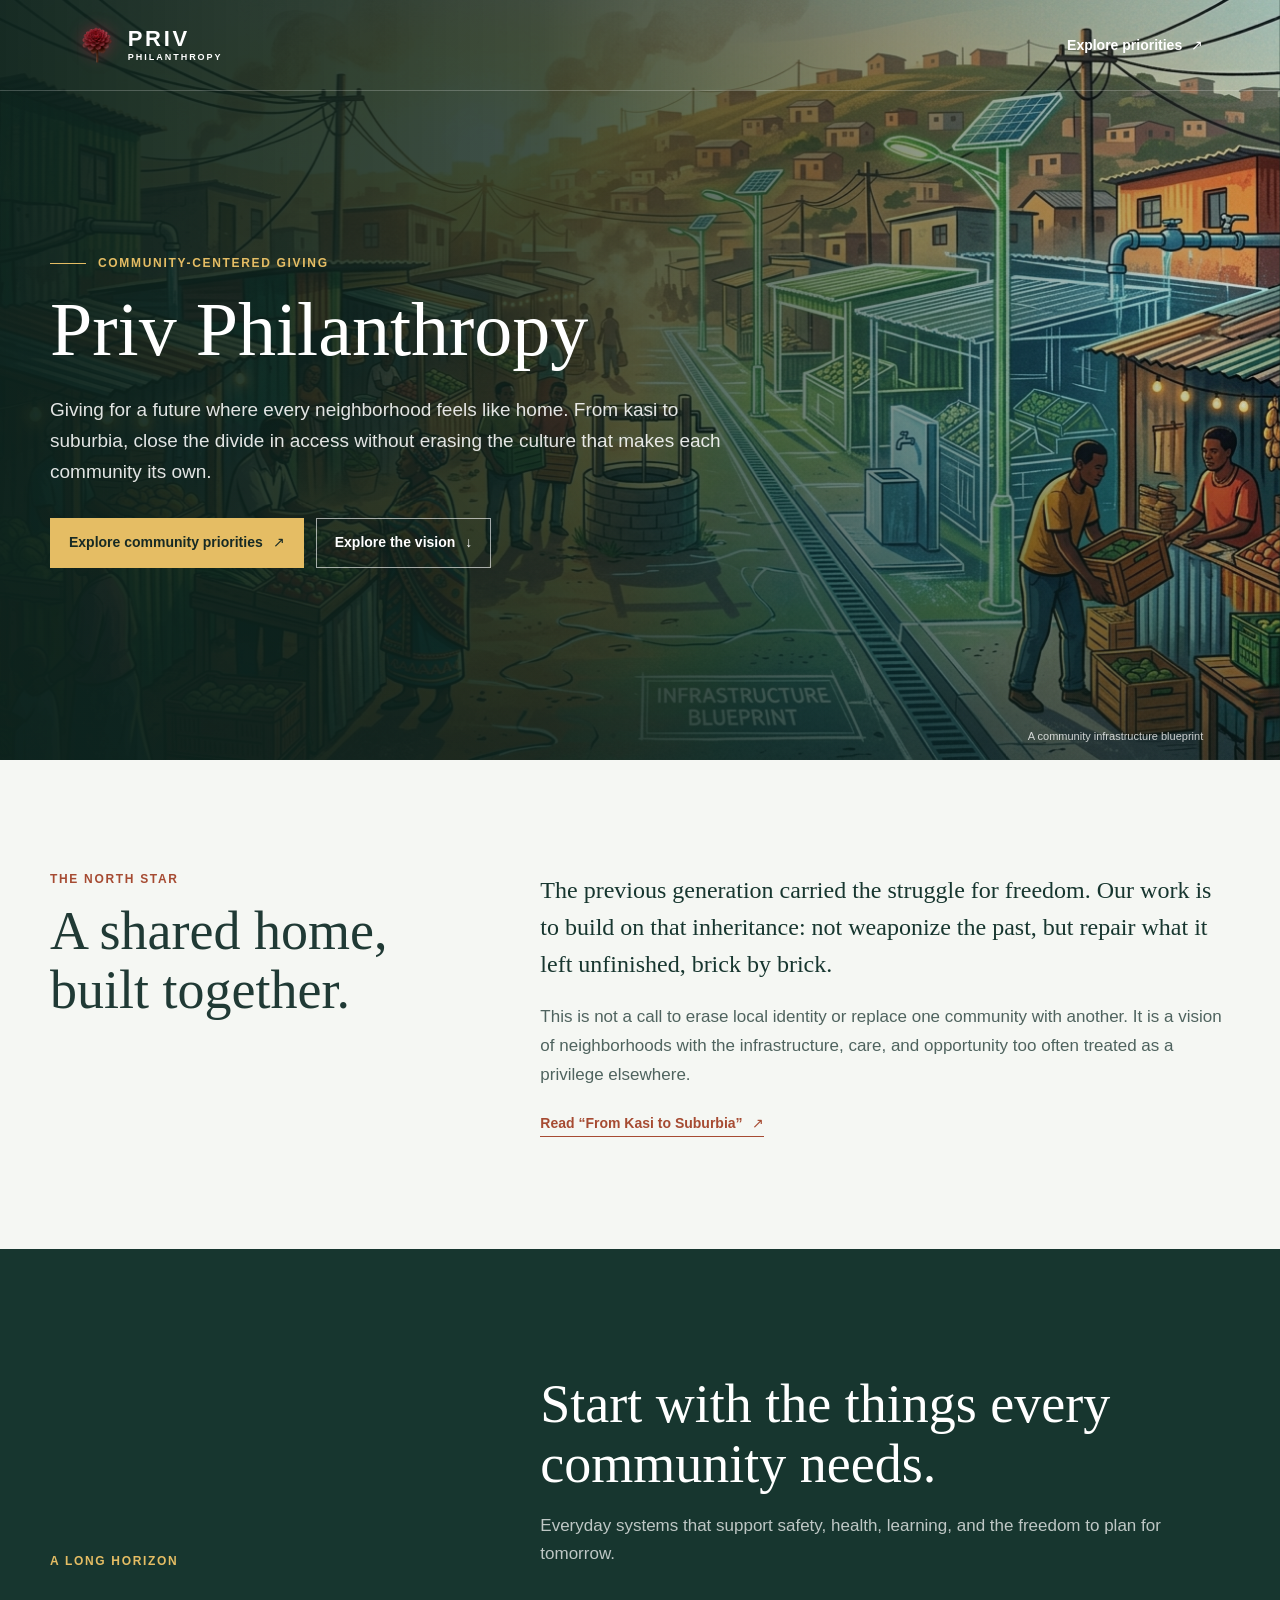
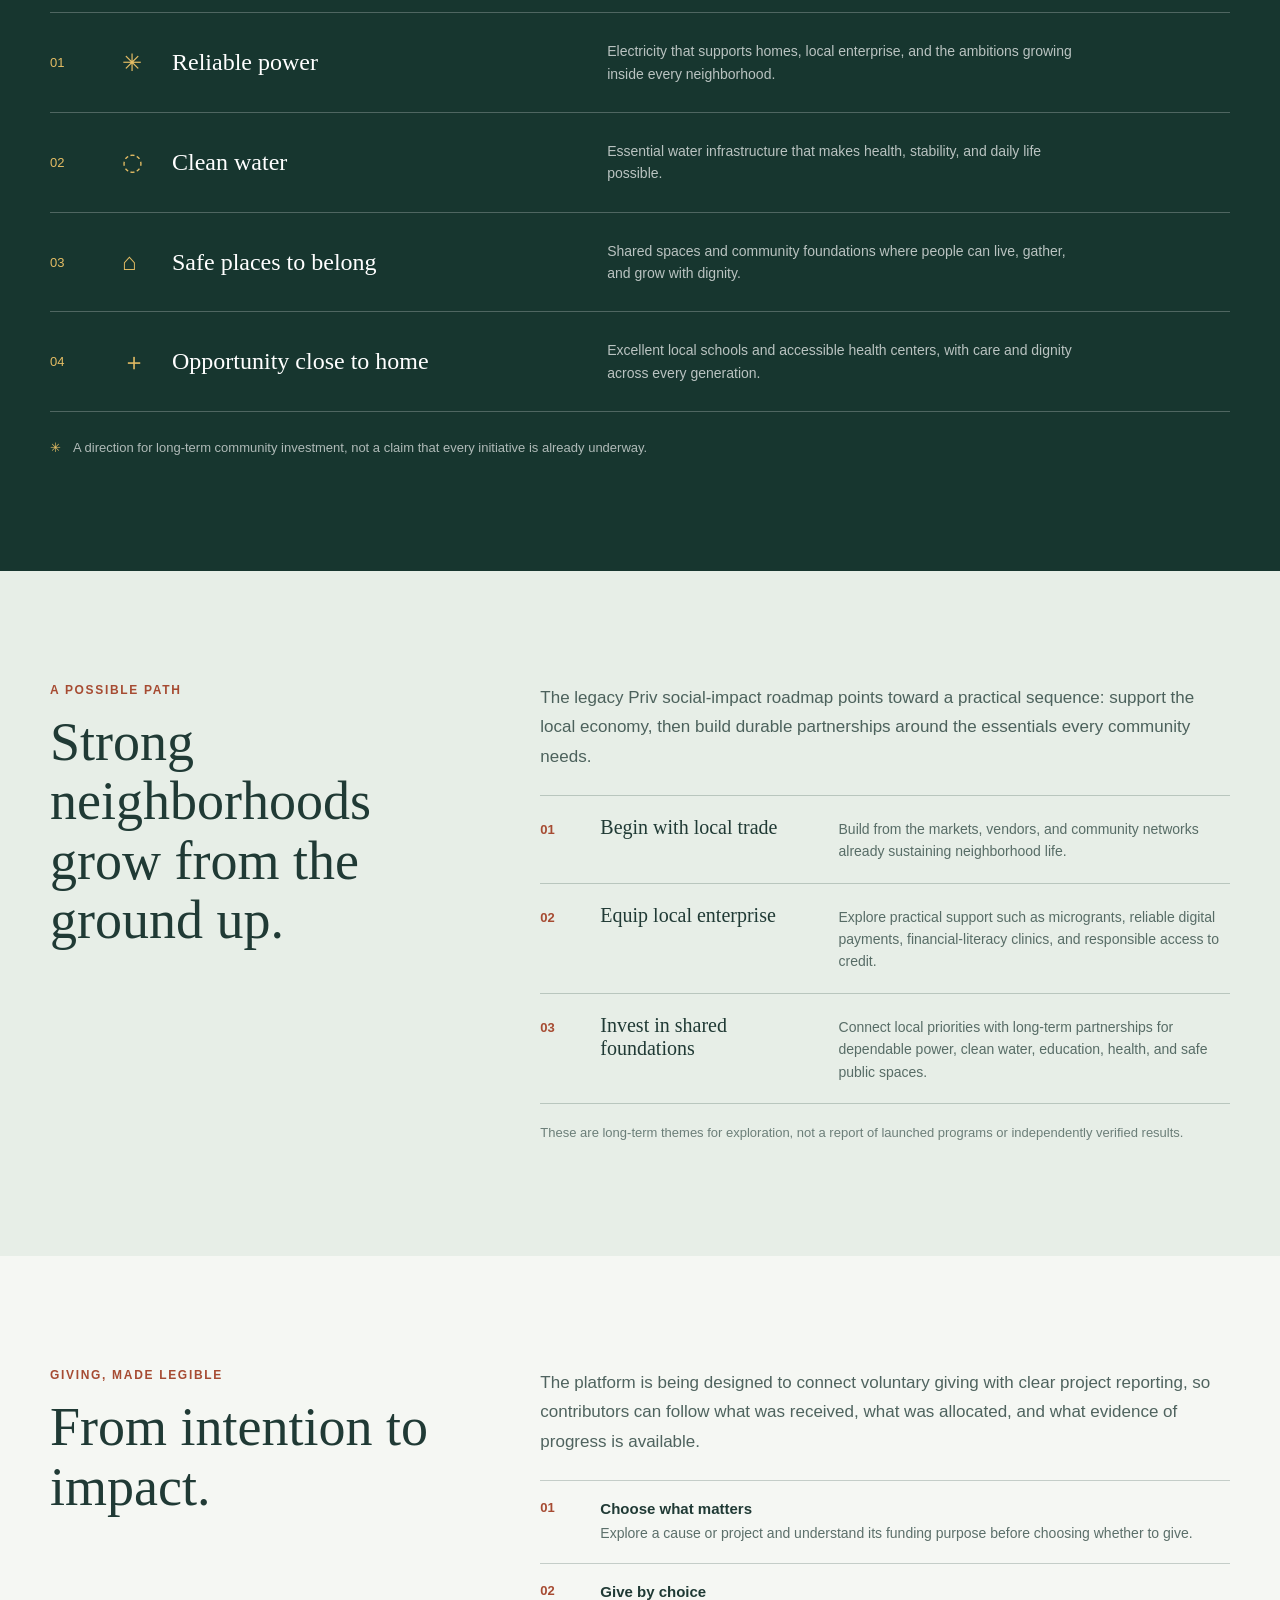
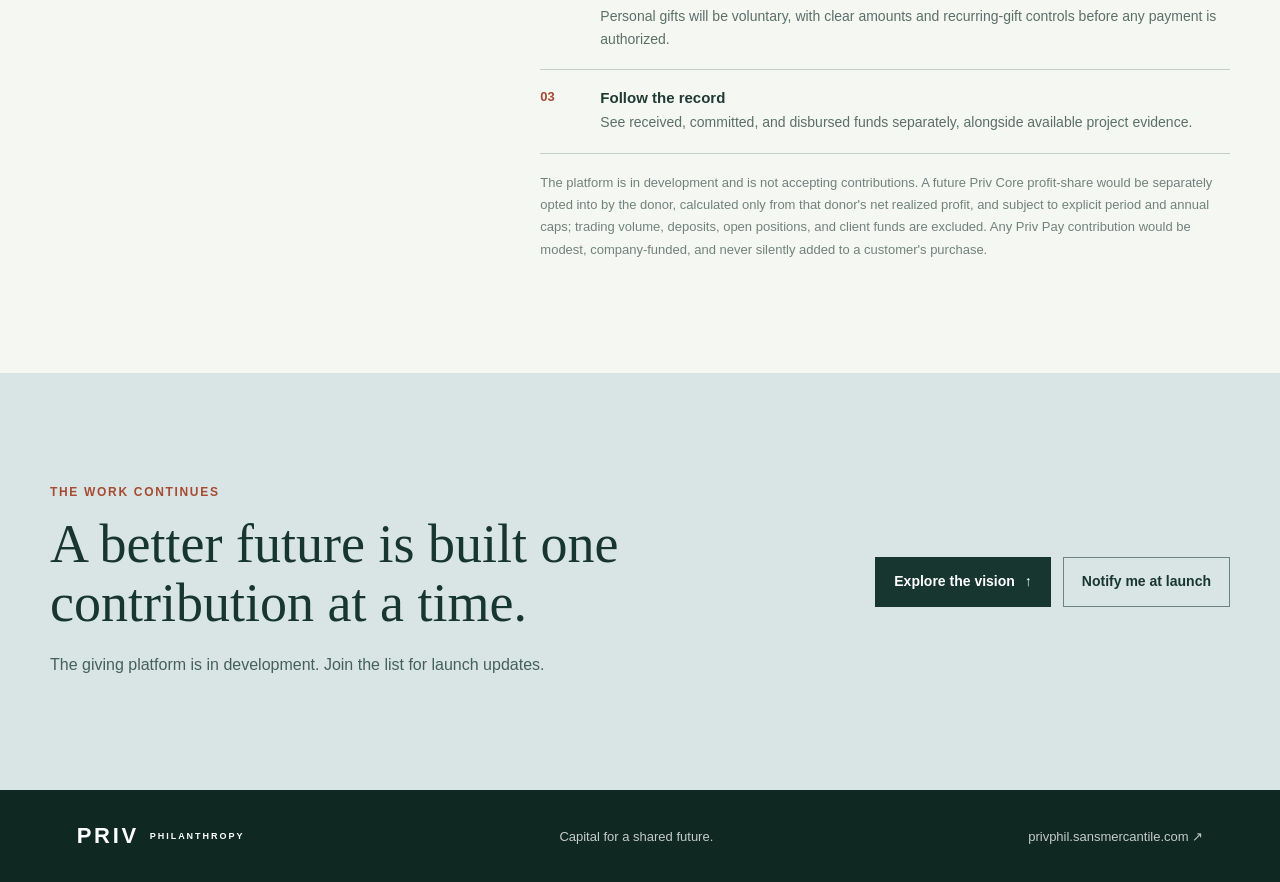
==== commit 60fb8d16: "modified:   index.html 	new file:   platform.html 	new file:   src/domain/priority-catalog.mjs 	new " ====
--- a/index.html
+++ b/index.html
@@ -4,7 +4,7 @@
     <meta charset="utf-8">
     <meta name="viewport" content="width=device-width, initial-scale=1">
     <meta name="theme-color" content="#17362f">
-    <meta name="description" content="Priv Philanthropy brings transparent giving, cause portfolios, and impact tracking into one place, with a long-term vision for stronger, more connected communities.">
+    <meta name="description" content="Explore Priv Philanthropy's design-stage community priorities and follow the work toward transparent, community-led giving.">
     <title>Priv Philanthropy | Capital for a shared future</title>
     <link rel="icon" href="./favicon.ico" type="image/x-icon">
     <link rel="icon" href="./images/priv-icon-192.png" type="image/png" sizes="192x192">
@@ -25,8 +25,8 @@
               <span class="wordmark-sub">PHILANTHROPY</span>
             </span>
           </a>
-          <a class="header-link" href="#launch-updates">
-            Platform updates <span aria-hidden="true">↓</span>
+          <a class="header-link" href="./platform.html">
+            Explore priorities <span aria-hidden="true">↗</span>
           </a>
         </header>
         <div class="hero-content" id="top">
@@ -34,8 +34,8 @@
           <h1 id="hero-title">Priv Philanthropy</h1>
           <p class="hero-copy">Giving for a future where every neighborhood feels like home. From kasi to suburbia, close the divide in access without erasing the culture that makes each community its own.</p>
           <div class="hero-actions">
-            <a class="button button-bright" href="#launch-updates">
-              Get platform updates <span aria-hidden="true">↓</span>
+            <a class="button button-bright" href="./platform.html">
+              Explore community priorities <span aria-hidden="true">↗</span>
             </a>
             <a class="button button-outline" href="#north-star">Explore the vision <span aria-hidden="true">↓</span></a>
           </div>
--- a/styles.css
+++ b/styles.css
@@ -164,3 +164,103 @@
   .closing-actions .button { width: 100%; }
   .site-footer { align-items: flex-start; flex-direction: column; padding: 24px 20px; }
 }
+
+/* Product slice: community-priority explorer */
+.platform-page { min-height: 100vh; background: var(--paper); }
+.platform-bar { display: flex; min-height: 76px; align-items: center; justify-content: space-between; gap: 20px; padding: 14px max(24px, calc((100vw - 1240px) / 2)); background: var(--forest-deep); color: var(--white); }
+.platform-bar .wordmark-icon { width: 36px; height: 36px; }
+.platform-nav { display: flex; align-items: center; gap: 8px; }
+.platform-nav a, .platform-nav button { min-height: 40px; padding: 10px 13px; border: 1px solid transparent; background: transparent; color: rgba(255,255,255,.72); font: inherit; font-size: 13px; text-decoration: none; cursor: pointer; }
+.platform-nav .is-active, .platform-nav a:hover, .platform-nav button:hover { border-color: rgba(255,255,255,.24); color: var(--white); }
+.platform-nav [aria-pressed="true"] { background: rgba(255,255,255,.1); color: var(--white); }
+.platform-main { width: min(1240px, calc(100% - 48px)); margin: 0 auto; }
+.platform-intro { display: grid; grid-template-columns: minmax(0, 1.1fr) minmax(300px, .9fr); align-items: center; gap: 56px; padding: 50px 0 42px; border-bottom: 1px solid rgba(23,54,47,.18); }
+.platform-intro-copy .eyebrow { color: var(--copper); }
+.platform-intro h1 { max-width: 700px; margin: 16px 0 0; color: var(--forest); font-family: Georgia, "Times New Roman", serif; font-size: 48px; font-weight: 500; line-height: 1.08; }
+.platform-intro-copy > p:not(.eyebrow) { max-width: 640px; margin: 18px 0 0; color: rgba(32,58,53,.78); font-size: 16px; line-height: 1.7; }
+.platform-state { display: flex; flex-wrap: wrap; gap: 9px; margin-top: 22px; }
+.state-label { display: inline-flex; min-height: 30px; align-items: center; gap: 8px; padding: 6px 10px; border: 1px solid rgba(23,54,47,.18); color: var(--forest); font-size: 11px; font-weight: 700; }
+.state-label::before { width: 7px; height: 7px; border-radius: 50%; background: var(--blue); content: ""; }
+.state-label.is-closed::before { background: var(--copper); }
+.platform-photo { position: relative; min-height: 260px; margin: 0; overflow: hidden; background: var(--sage); }
+.platform-photo img { position: absolute; inset: 0; width: 100%; height: 100%; object-fit: cover; object-position: center 52%; }
+.platform-photo figcaption { position: absolute; right: 0; bottom: 0; left: 0; padding: 28px 14px 12px; background: linear-gradient(transparent, rgba(16,40,34,.8)); color: white; font-size: 11px; }
+.explorer { padding: 38px 0 72px; }
+.explorer-heading { display: flex; align-items: end; justify-content: space-between; gap: 24px; margin-bottom: 22px; }
+.explorer-heading .eyebrow { color: var(--copper); }
+.explorer-heading h2 { max-width: none; margin: 9px 0 0; color: var(--forest); font-size: 34px; }
+.explorer-count { margin: 0; color: rgba(32,58,53,.62); font-size: 12px; }
+.explorer-tools { display: grid; grid-template-columns: minmax(220px, 1fr) auto; align-items: end; gap: 18px; padding: 17px 0; border-top: 1px solid rgba(23,54,47,.18); border-bottom: 1px solid rgba(23,54,47,.18); }
+.search-control { display: grid; gap: 7px; max-width: 440px; color: rgba(32,58,53,.72); font-size: 11px; font-weight: 700; }
+.search-control input { width: 100%; min-height: 42px; padding: 10px 12px; border: 1px solid rgba(23,54,47,.26); border-radius: 2px; background: white; color: var(--forest); font: inherit; font-size: 14px; }
+.search-control input::placeholder { color: rgba(32,58,53,.48); }
+.filter-list { display: flex; flex-wrap: wrap; gap: 6px; }
+.filter-button { min-height: 38px; padding: 9px 12px; border: 1px solid rgba(23,54,47,.2); border-radius: 2px; background: transparent; color: var(--forest); font: inherit; font-size: 11px; font-weight: 700; cursor: pointer; }
+.filter-button:hover, .filter-button[aria-pressed="true"] { border-color: var(--forest); background: var(--forest); color: white; }
+.storage-note { margin: 12px 0 0; color: var(--copper); font-size: 12px; }
+.priority-grid { display: grid; grid-template-columns: repeat(2, minmax(0, 1fr)); gap: 14px; padding-top: 18px; }
+.priority-card { display: flex; min-height: 240px; flex-direction: column; padding: 22px; border: 1px solid rgba(23,54,47,.18); border-top: 3px solid var(--card-accent, var(--blue)); background: rgba(255,255,255,.66); animation: card-arrive .35s ease-out both; }
+.priority-card:nth-child(2) { animation-delay: .05s; }
+.priority-card:nth-child(3) { animation-delay: .1s; }
+.priority-card:nth-child(4) { animation-delay: .15s; }
+.priority-card-top, .priority-card-bottom { display: flex; align-items: center; justify-content: space-between; gap: 12px; }
+.priority-index { color: var(--card-accent, var(--blue)); font-family: Georgia, "Times New Roman", serif; font-size: 25px; }
+.priority-category, .concept-tag { color: rgba(32,58,53,.66); font-size: 10px; font-weight: 750; letter-spacing: .08em; text-transform: uppercase; }
+.save-button { min-height: 36px; padding: 8px 10px; border: 1px solid rgba(23,54,47,.24); border-radius: 2px; background: transparent; color: var(--forest); font: inherit; font-size: 11px; font-weight: 700; cursor: pointer; }
+.save-button:hover, .save-button[aria-pressed="true"] { border-color: var(--copper); color: var(--copper); }
+.priority-card h3 { margin: 26px 0 8px; color: var(--forest); font-family: Georgia, "Times New Roman", serif; font-size: 27px; font-weight: 500; line-height: 1.2; }
+.priority-card > p { max-width: 610px; margin: 0 0 24px; color: rgba(32,58,53,.76); font-size: 14px; line-height: 1.65; }
+.priority-card-bottom { margin-top: auto; padding-top: 14px; border-top: 1px solid rgba(23,54,47,.12); }
+.priority-card-bottom button { padding: 8px 0; border: 0; background: transparent; color: var(--copper); font: inherit; font-size: 12px; font-weight: 750; cursor: pointer; }
+.priority-card-bottom button:hover { color: var(--forest); }
+.empty-state { grid-column: 1 / -1; padding: 38px 20px; border: 1px dashed rgba(23,54,47,.3); color: rgba(32,58,53,.7); text-align: center; }
+.platform-footnote { margin: 24px 0 0; padding: 17px 0 0; border-top: 1px solid rgba(23,54,47,.18); color: rgba(32,58,53,.66); font-size: 12px; line-height: 1.6; }
+.platform-footnote strong { color: var(--forest); }
+.priority-dialog { width: min(620px, calc(100% - 32px)); max-height: min(86vh, 760px); padding: 0; border: 1px solid rgba(23,54,47,.3); border-radius: 3px; background: var(--paper); color: var(--body); }
+.priority-dialog::backdrop { background: rgba(10,29,24,.72); }
+.dialog-inner { padding: 26px; }
+.dialog-top { display: flex; align-items: start; justify-content: space-between; gap: 20px; }
+.dialog-close { display: grid; width: 38px; height: 38px; flex: 0 0 auto; place-items: center; border: 1px solid rgba(23,54,47,.2); background: transparent; color: var(--forest); font-size: 23px; cursor: pointer; }
+.dialog-inner h2 { max-width: 490px; margin: 12px 0 0; color: var(--forest); font-size: 34px; }
+.dialog-copy { margin: 16px 0; color: rgba(32,58,53,.76); font-size: 15px; line-height: 1.7; }
+.dialog-section { margin-top: 22px; padding-top: 17px; border-top: 1px solid rgba(23,54,47,.16); }
+.dialog-section h3 { margin: 0 0 7px; color: var(--forest); font-size: 13px; }
+.dialog-section p { margin: 0; color: rgba(32,58,53,.72); font-size: 13px; line-height: 1.65; }
+.dialog-actions { display: flex; flex-wrap: wrap; gap: 9px; margin-top: 24px; }
+.dialog-actions a, .dialog-actions button { min-height: 42px; padding: 11px 14px; border: 1px solid var(--forest); border-radius: 2px; background: var(--forest); color: white; font: inherit; font-size: 12px; font-weight: 700; text-decoration: none; }
+.dialog-actions button { cursor: pointer; }
+.dialog-actions button:disabled { border-color: rgba(23,54,47,.18); background: rgba(23,54,47,.08); color: rgba(32,58,53,.56); cursor: not-allowed; }
+.dialog-actions a.secondary { background: transparent; color: var(--forest); }
+.platform-footer { display: flex; justify-content: space-between; gap: 18px; padding: 22px max(24px, calc((100vw - 1240px) / 2)); background: var(--forest-deep); color: rgba(255,255,255,.72); font-size: 12px; }
+.platform-footer a { color: white; }
+@keyframes card-arrive { from { opacity: 0; transform: translateY(9px); } to { opacity: 1; transform: translateY(0); } }
+@media (max-width: 820px) {
+  .platform-intro { grid-template-columns: 1fr; gap: 25px; }
+  .platform-photo { min-height: 230px; }
+  .explorer-tools { grid-template-columns: 1fr; }
+  .search-control { max-width: none; }
+}
+@media (max-width: 560px) {
+  .platform-bar { min-height: 68px; padding: 12px 16px; }
+  .platform-bar .wordmark { gap: 7px; }
+  .platform-bar .wordmark-icon { width: 30px; height: 30px; }
+  .platform-bar .wordmark-main { font-size: 18px; }
+  .platform-bar .wordmark-sub { font-size: 7px; }
+  .platform-nav { gap: 2px; }
+  .platform-nav a, .platform-nav button { min-height: 36px; padding: 8px; font-size: 11px; }
+  .platform-main { width: calc(100% - 32px); }
+  .platform-intro { gap: 20px; padding: 34px 0 28px; }
+  .platform-intro h1 { font-size: 38px; }
+  .platform-intro-copy > p:not(.eyebrow) { font-size: 14px; }
+  .platform-photo { min-height: 195px; }
+  .explorer { padding-top: 28px; }
+  .explorer-heading { align-items: start; flex-direction: column; gap: 8px; }
+  .explorer-heading h2 { font-size: 29px; }
+  .filter-list { display: grid; grid-template-columns: repeat(2, minmax(0, 1fr)); }
+  .filter-button { text-align: left; }
+  .priority-grid { grid-template-columns: 1fr; }
+  .priority-card { min-height: 220px; padding: 18px; }
+  .platform-footer { flex-direction: column; padding: 20px 16px; }
+  .dialog-inner { padding: 20px; }
+  .dialog-inner h2 { font-size: 29px; }
+}
